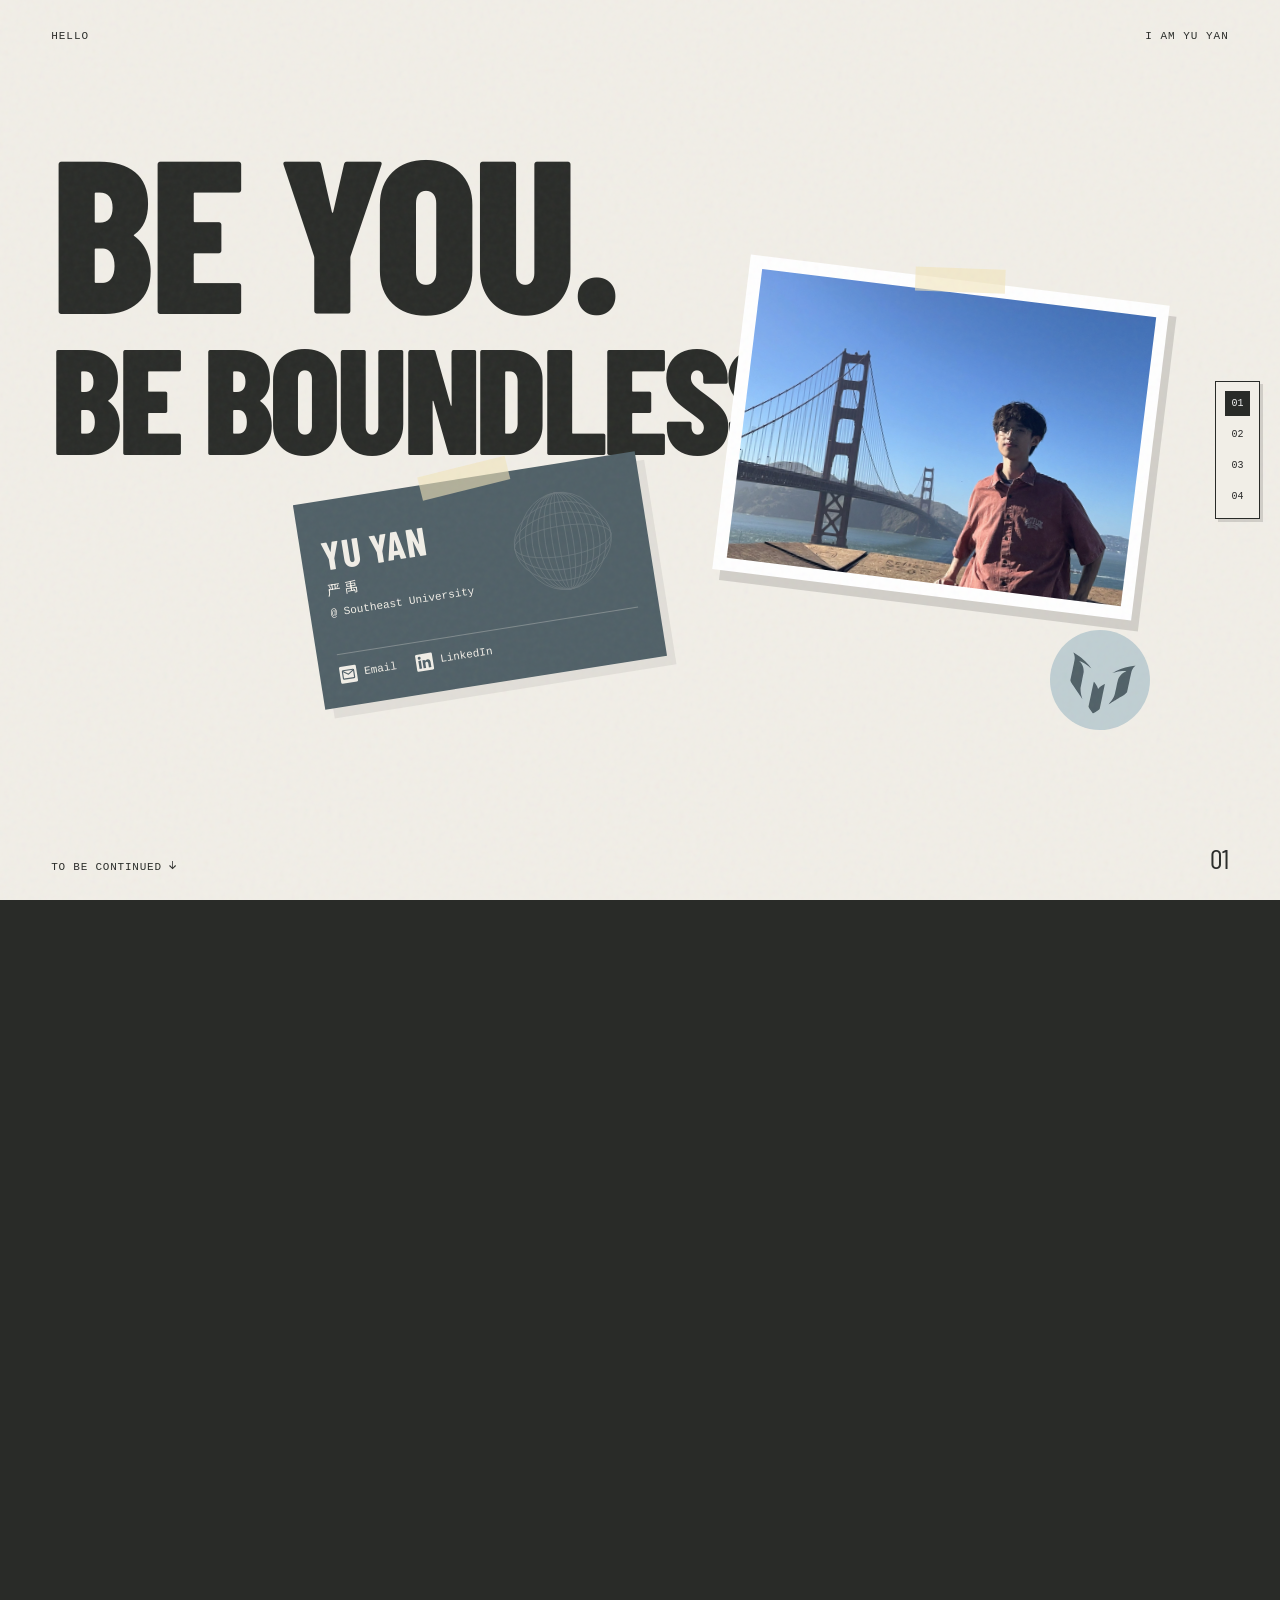
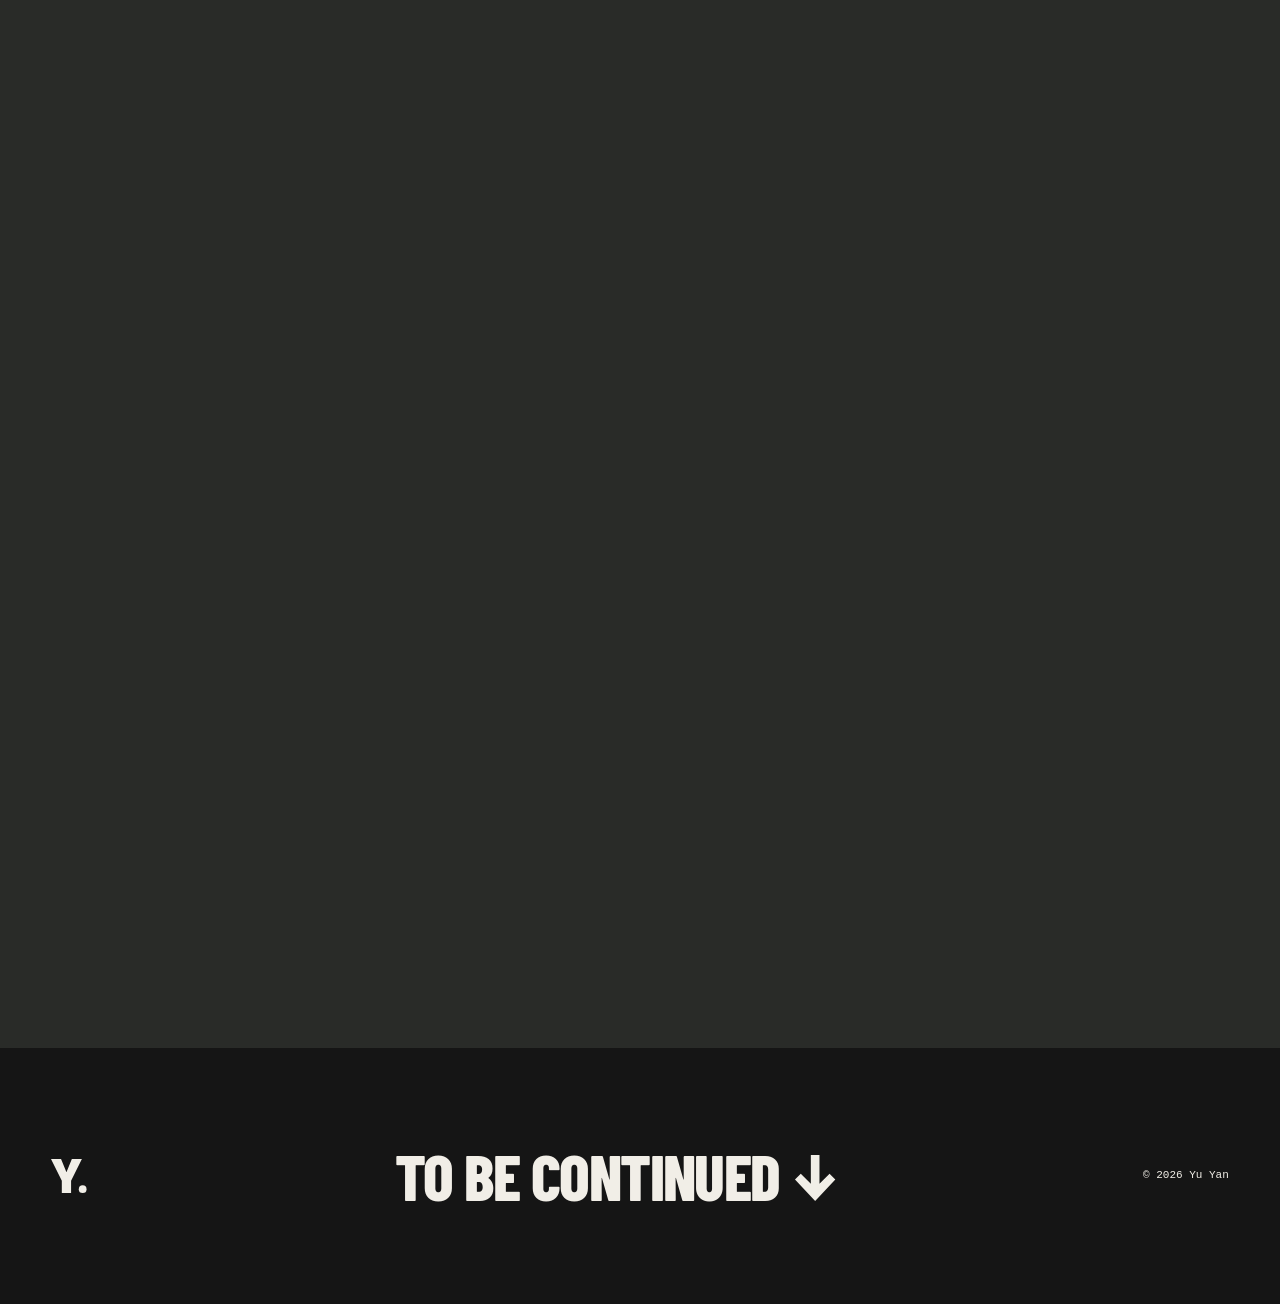
==== index.html @ 495345b0 "Simplify website title to Yu Yan" ====
<!doctype html>
<html lang="en">
<head>
<meta charset="UTF-8"><meta name="viewport" content="width=device-width,initial-scale=1">
<title>Yu Yan</title>
<meta name="description" content="Yu Yan — independent developer. Be you. Be boundless. I believe technology should respect our attention, invite discovery, and leave room for life beyond the screen.">
<meta name="theme-color" content="#f1eee7">
<link rel="canonical" href="https://missouryy.github.io/">
<meta property="og:url" content="https://missouryy.github.io/">
<meta property="og:type" content="website"><meta property="og:title" content="Yu Yan">
<meta property="og:description" content="Be you. Be boundless. Technology that respects attention, invites discovery, and leaves room for life beyond the screen.">
<meta property="og:image" content="https://missouryy.github.io/assets/homepage/og.png"><meta name="twitter:card" content="summary_large_image">
<link rel="icon" type="image/svg+xml" href="assets/homepage/favicon-editorial.svg?v=transparent"><link rel="icon" href="assets/homepage/favicon.ico?v=transparent"><link rel="icon" type="image/png" sizes="32x32" href="assets/homepage/favicon-32.png?v=transparent"><link rel="icon" type="image/png" sizes="16x16" href="assets/homepage/favicon-16.png?v=transparent"><link rel="apple-touch-icon" href="assets/homepage/apple-touch-icon.png?v=transparent">
<style>
@import url('https://fonts.googleapis.com/css2?family=Barlow+Condensed:wght@600;700;800;900&family=Noto+Sans+SC:wght@400;500;700;900&display=swap');
:root{--paper:#f1eee7;--ink:#292b28;--red:#cec3b7;--acid:#d1d3c3;--blue:#506067}
main{padding-top:54px;position:relative}.stage{position:sticky;top:54px;height:max(650px,calc(100svh - 54px));overflow:hidden;isolation:isolate}*{box-sizing:border-box}html{scroll-behavior:auto;scroll-padding-top:54px}body{margin:0;background:var(--ink);color:var(--ink);font-family:Arial,'Noto Sans SC',sans-serif}a{color:inherit;text-decoration:none}button{font:inherit;color:inherit}::selection{background:var(--acid);color:var(--ink)}
.bar{position:fixed;top:0;left:0;right:0;height:54px;background:var(--paper);z-index:50;display:flex;align-items:center;justify-content:space-between;padding:0 3vw;border-bottom:1px solid var(--ink);font-size:11px;letter-spacing:.06em}.brand{font-size:16px;font-weight:900;letter-spacing:-.04em}.bar nav{display:flex;gap:28px}.bar a:hover{text-decoration:underline;text-underline-offset:5px}.edition{font-family:monospace}.progress{position:absolute;bottom:-2px;left:0;background:var(--ink);height:3px;width:0}
.sheet{height:100%;position:absolute;inset:0;overflow:hidden;isolation:isolate;box-shadow:0 -12px 36px #0002;transform-origin:50% 0;will-change:transform;scroll-margin-top:0}.sheet:after{content:'';position:absolute;inset:0;pointer-events:none;z-index:20;opacity:.1;background-image:url("data:image/svg+xml,%3Csvg viewBox='0 0 180 180' xmlns='http://www.w3.org/2000/svg'%3E%3Cfilter id='n'%3E%3CfeTurbulence type='fractalNoise' baseFrequency='.85' numOctaves='3' stitchTiles='stitch'/%3E%3C/filter%3E%3Cpath fill='%23000' opacity='.45' filter='url(%23n)' d='M0 0h180v180H0z'/%3E%3C/svg%3E")}.sheet-inner{height:100%;position:relative;padding:28px 4vw 25px}.eyebrow{display:flex;justify-content:space-between;font-family:monospace;font-size:11px;letter-spacing:.09em}.condensed{font-family:'Barlow Condensed',Impact,'Arial Narrow',sans-serif;font-weight:800;letter-spacing:-.035em;line-height:.79}.chapter{font-family:monospace;font-size:11px;letter-spacing:.07em}.bottom{position:absolute;bottom:25px;left:4vw;right:4vw;display:flex;align-items:end;justify-content:space-between;font-size:11px}.bottom p{max-width:290px;line-height:1.8;margin:0}.scroll{display:flex;align-items:center;gap:16px;letter-spacing:.1em;font-family:monospace}.scroll span{font-size:25px}.chip{font-family:monospace;font-size:11px;padding:9px 13px;border:1px solid currentColor;display:inline-block;background:var(--paper)}.clip{transition:transform .35s ease,box-shadow .35s ease;cursor:grab}.clip:hover{transform:rotate(0deg) translateY(-9px)!important;box-shadow:9px 12px 0 #0002}.tape{position:absolute;width:90px;height:24px;background:#f2e4bb99;left:50%;top:-12px;transform:translateX(-50%) rotate(-5deg);z-index:2}.sticker{position:absolute;z-index:5}.scribble{font-family:Georgia,serif;font-style:italic}
.one{background:var(--paper)}.one h1{position:absolute;left:4vw;top:16%;font-size:clamp(115px,21vw,360px);margin:0;color:var(--ink);z-index:1}.one h1 span{display:block}.one h1 span:last-child{margin-left:17vw}.intro-note{position:absolute;right:4vw;top:14%;width:190px;font-size:12px;line-height:1.8}.intro-note:before{content:'↳';display:block;font-size:34px;line-height:1;margin-bottom:12px}.art-one{position:absolute;left:43%;top:26%;width:25%;height:47%;background:var(--blue);transform:rotate(-9deg);z-index:3;box-shadow:8px 10px 0 #0001;padding:16px;display:flex;flex-direction:column;justify-content:space-between;color:var(--paper)}.art-one svg{width:100%;height:80%;overflow:visible}.art-caption{display:flex;justify-content:space-between;font:10px monospace;letter-spacing:.1em}.round-sticker{background:var(--acid);border-radius:50%;width:112px;height:112px;display:flex;align-items:center;justify-content:center;text-align:center;line-height:1.2;font-size:20px;font-weight:900;right:20%;top:59%;transform:rotate(12deg)}.red-note{left:9%;top:69%;font-size:21px;transform:rotate(-7deg);border-bottom:2px solid var(--ink);padding-bottom:4px}.vertical{position:absolute;right:16px;top:47%;writing-mode:vertical-rl;font:10px monospace;letter-spacing:.1em}.number{font-family:'Barlow Condensed',Impact,sans-serif;font-size:28px}
.two{background:var(--red)}.two h2{font-size:clamp(120px,20vw,340px);margin:7vh 0 0;position:relative;z-index:1}.two h2 span{display:block}.two h2 span:last-child{margin-left:30%}.two .brief{position:absolute;top:19%;right:5%;width:210px;line-height:1.8;font-size:12px}.art-two{background:var(--paper);width:24%;height:49%;position:absolute;left:37%;top:24%;transform:rotate(10deg);z-index:3;padding:17px;box-shadow:8px 10px 0 #0002}.art-two .graphic{height:86%;background:var(--ink);position:relative;overflow:hidden;display:grid;place-items:center}.ripple{width:140%;aspect-ratio:1;border-radius:50%;background:repeating-radial-gradient(circle at 50%,var(--acid) 0 3px,var(--ink) 4px 12px);transform:scaleY(.78) rotate(-35deg)}.art-two .art-caption{padding-top:12px}.ticket{position:absolute;left:16%;top:58%;width:180px;padding:19px;background:var(--acid);transform:rotate(-12deg);z-index:4;border-left:7px dotted var(--red)}.ticket strong{display:block;font-size:29px;line-height:1}.ticket small{font:10px monospace;display:block;margin-top:14px}.two .tiny-star{right:15%;top:61%;font-size:100px;line-height:1;transform:rotate(10deg)}.two .bottom{border-top:1px solid #2226;padding-top:17px}
.three{background:var(--acid)}.three h2{font-size:clamp(130px,22vw,370px);position:absolute;left:4vw;top:14%;margin:0;z-index:1}.three h2 span{display:block}.three h2 span:last-child{margin-left:24vw}.art-three{width:25%;height:48%;position:absolute;left:37%;top:28%;z-index:3;transform:rotate(-7deg);background:var(--paper);padding:15px;box-shadow:9px 12px 0 #0002}.art-three .checker{height:87%;position:relative;overflow:hidden;background:repeating-conic-gradient(var(--blue) 0 25%,var(--paper) 0 50%) 0 0/52px 52px}.checker:after{content:'';position:absolute;inset:15%;border-radius:50%;background:var(--red);mix-blend-mode:multiply}.art-three .art-caption{padding-top:12px}.caption-strip{position:absolute;left:8%;top:66%;background:var(--blue);color:var(--paper);padding:12px 20px;transform:rotate(5deg);font-size:20px;z-index:4}.three .annotation{position:absolute;right:7%;top:37%;font-size:24px;line-height:1.2;transform:rotate(7deg)}.three .annotation span{font-size:55px;display:block}.three .bottom{border-top:1px solid #2225;padding-top:17px}.three .corner{position:absolute;right:6%;top:17%;font:11px monospace;line-height:1.6;max-width:150px}
.four{background:var(--blue);color:var(--paper)}.four h2{font-size:clamp(110px,19vw,320px);margin:11vh 0 0}.four h2 span{display:block}.four h2 span:last-child{margin-left:19vw}.four .mail{position:absolute;left:41%;top:46%;background:var(--acid);color:var(--ink);padding:28px 40px;transform:rotate(-9deg);font-weight:900;font-size:clamp(25px,4vw,60px);z-index:4;box-shadow:8px 10px 0 #1113;cursor:pointer;border:0}.four .about{position:absolute;top:19%;right:6%;font-size:12px;width:200px;line-height:1.8}.four .bottom{border-top:1px solid #eee6;padding-top:17px}.back{background:none;color:inherit;border:1px solid currentColor;border-radius:50%;width:52px;height:52px;font-size:23px;cursor:pointer}.back:hover{background:var(--paper);color:var(--blue)}.endnote{height:22vh;min-height:150px;background:var(--ink);color:var(--paper);display:flex;align-items:center;justify-content:space-between;padding:4vw;position:relative;z-index:10;font:11px monospace;line-height:1.8}.endnote strong{font-size:25px}.index{position:fixed;right:20px;bottom:22px;z-index:40;display:flex;gap:6px;padding:9px;background:var(--paper);border:1px solid var(--ink);box-shadow:3px 3px 0 #0002}.index a{width:25px;height:25px;display:grid;place-items:center;font:10px monospace}.index a[aria-current=true]{background:var(--ink);color:var(--paper)}.sr{position:absolute;width:1px;height:1px;overflow:hidden;clip-path:inset(50%)}
@media(min-width:1600px){.stage{height:max(780px,calc(100svh - 54px))}.intro-note,.two .brief,.four .about{font-size:15px;width:250px}.bottom p{font-size:13px;max-width:360px}}
@media(max-width:700px){.bar{padding:0 20px}.bar nav{gap:15px}.edition{display:none}.stage{height:max(640px,calc(100svh - 54px))}.sheet-inner{padding:24px}.eyebrow{font-size:9px}.one h1{top:22%;left:5%;font-size:25vw}.one h1 span:last-child{margin-left:5vw}.intro-note{top:10%;right:6%;width:160px;font-size:10px}.intro-note:before{display:none}.art-one{left:35%;top:34%;width:43%;height:35%;padding:12px}.round-sticker{right:9%;top:63%;width:80px;height:80px;font-size:15px}.red-note{left:7%;top:71%;font-size:16px}.bottom{left:6%;right:6%;bottom:25px;gap:20px}.bottom p{max-width:210px;font-size:10px}.scroll{font-size:9px;gap:8px}.two h2{font-size:28vw;margin-top:15vh}.two h2 span:last-child{margin-left:12%}.two .brief{top:10%;right:6%;font-size:10px;width:150px}.art-two{left:36%;top:34%;width:43%;height:37%;padding:12px}.ticket{left:6%;top:60%;width:135px;padding:15px}.ticket strong{font-size:23px}.two .tiny-star{font-size:70px;right:7%;top:70%}.three h2{top:22%;font-size:30vw}.three h2 span:last-child{margin-left:4vw}.art-three{left:32%;top:36%;width:45%;height:35%;padding:12px}.three .corner{top:10%;right:6%;font-size:10px;width:125px}.caption-strip{top:68%;font-size:14px;left:7%}.three .annotation{top:77%;right:10%;font-size:16px}.three .annotation span{display:none}.four h2{font-size:23vw;margin-top:20vh}.four h2 span:last-child{margin-left:2vw}.four .about{top:10%;right:6%;width:160px;font-size:10px}.four .mail{left:15%;top:55%;font-size:8vw;padding:25px}.index{right:12px;bottom:12px;gap:1px;padding:4px}.index a{width:21px;height:21px}.endnote{padding:24px;gap:30px;font-size:9px}.endnote strong{font-size:20px}.vertical{display:none}.number{font-size:23px}}
@media(prefers-reduced-motion:reduce){html{scroll-behavior:auto}.clip{transition:none}.sheet{will-change:auto}}

/* Personal portfolio content, composed around the retained collage geometry. */
@font-face{font-family:Macintosh;src:url('assets/homepage/fonts/macintosh-skeletal-filled.woff2') format('woff2');font-display:swap}
.skip-link{position:fixed;top:-80px;left:16px;z-index:100;background:var(--ink);color:var(--paper);padding:12px}.skip-link:focus{top:8px}
a:focus-visible,button:focus-visible{outline:2px solid currentColor;outline-offset:5px}
.bar .brand{letter-spacing:-.02em}.bar nav{gap:22px}.bar .edition{letter-spacing:.06em}.eyebrow{gap:20px;line-height:1.5}.art-caption{line-height:1.4}.clip{cursor:default}.clip a{cursor:pointer}
.one h1{top:15%;font-size:clamp(100px,17vw,290px);line-height:.85;letter-spacing:-.025em}.one h1 span:last-child{margin-left:0;font-size:.69em;margin-top:.08em}
.one .intro-note{top:11%;right:4vw;width:210px;line-height:1.65;font-size:12px}.one .intro-note:before{display:none}.one .intro-note strong{display:block;font-size:23px;letter-spacing:-.05em;margin-bottom:9px}.one .intro-note .han{font-weight:400;font-size:16px;letter-spacing:.05em}.hero-portrait{position:absolute;left:58%;top:34%;width:25%;height:49%;padding:12px 12px 34px;background:var(--paper);box-shadow:8px 10px 0 #0002;transform:rotate(7deg);z-index:4}.hero-portrait img{width:100%;height:100%;display:block;object-fit:cover;object-position:center 70%;filter:saturate(.58)}.portrait-label{display:flex;justify-content:space-between;font:10px monospace;margin-top:10px;letter-spacing:.04em}.one .art-one{left:36%;top:48%;width:19%;height:31%;padding:13px;transform:rotate(-9deg)}.one .round-sticker{left:77%;right:auto;top:68%;width:100px;height:100px;font-size:19px}.one .red-note{top:63%;left:6%;font-size:25px}.one .bottom p{max-width:none}.one .bottom .contact-inline{display:flex;gap:22px;font:11px monospace;align-items:center}.contact-inline a:hover{text-decoration:underline}.one .vertical{top:42%}
.project-heading{margin:0!important;position:absolute!important;left:4vw;top:15%;z-index:1!important;line-height:.8}.two h2.project-heading{font-size:clamp(115px,17vw,290px)}.two h2.project-heading span:last-child{margin-left:13vw}.three h2.project-heading{font-size:clamp(145px,23vw,380px);top:20%}.three h2.project-heading span:last-child{margin-left:0}
.project-copy{position:absolute;left:4vw;bottom:112px;width:30%;font-size:clamp(12px,1.05vw,16px);line-height:1.65;z-index:7}.project-copy .lede{font-size:clamp(15px,1.35vw,20px);line-height:1.45;font-weight:500;margin:0 0 16px}.project-copy .detail{margin:0;opacity:.85}.project-meta{font:11px monospace;letter-spacing:.03em;display:flex;justify-content:space-between;gap:15px;margin-bottom:18px}.project-copy .external{display:inline-block;margin-top:18px;font:11px monospace;border-bottom:1px solid;padding-bottom:5px}
.two .art-two{left:40%;top:41%;width:21%;height:35%}.two .ticket{left:65%;top:18%;width:175px;padding:17px;transform:rotate(8deg)}.ticket strong{font-size:27px}.ticket small{line-height:1.6}.two .tiny-star{right:8%;top:62%;font-size:85px}.app-cutout{position:absolute;right:10%;top:40%;z-index:5;width:18%;transform:rotate(-10deg)}.app-cutout img{display:block;width:100%;height:auto}.app-dark{position:absolute;right:21%;top:57%;width:10%;z-index:6;transform:rotate(12deg)}.app-dark img{display:block;width:100%;height:auto}.project-link-art{display:block}.project-link-art:hover img{transform:translateY(-4px);transition:transform .25s}
.two .bottom,.three .bottom{align-items:center;bottom:24px;min-height:60px}.two .bottom .number,.three .bottom .number{margin-left:auto}.award-link{display:block;width:clamp(170px,18vw,270px);flex-shrink:0}.winner-badge{display:block;width:100%;aspect-ratio:1650/473;background:var(--ink);mask:url('assets/homepage/winner-badge.png') center/118% auto no-repeat;-webkit-mask:url('assets/homepage/winner-badge.png') center/118% auto no-repeat}.store-link{display:inline-flex;align-items:center;margin-left:20px}.store-link img{height:38px;width:auto;display:block}.project-actions{display:flex;gap:22px;align-items:center}.project-actions>a:not(.store-link){font:11px monospace;border-bottom:1px solid;padding-bottom:5px}
.three .art-three{left:39%;top:43%;width:23%;height:34%}.three .caption-strip{top:67%;left:52%;font-size:16px;z-index:7;white-space:nowrap}.three .annotation{right:7%;top:17%;font-size:24px}.three .annotation span{font-size:45px}.three .app-cutout{right:10%;top:34%;transform:rotate(9deg)}.three .app-dark{right:7%;top:59%;transform:rotate(-12deg)}
.four h2{font-size:clamp(110px,17vw,290px);margin-top:12vh;line-height:.8}.four h2 span:last-child{margin-left:12vw;font-size:.85em;margin-top:.08em}.four .about{top:12%;right:5%;width:225px}.four .about strong{display:block;font-size:15px;margin-bottom:8px}.four .mail{left:48%;top:49%;font-size:clamp(23px,3vw,48px);padding:25px 35px;cursor:pointer}.manifesto{position:absolute;left:4vw;bottom:17%;max-width:42%;font-size:clamp(17px,1.9vw,28px);line-height:1.5;letter-spacing:-.025em;z-index:5}.social-links{display:flex;gap:16px;align-items:center}.social-icon{display:inline-flex;width:38px;height:38px;align-items:center;justify-content:center}.social-icon svg{width:29px;height:29px}.social-links .email-icon g{stroke:var(--blue)}.social-links .text-link{font:11px monospace;letter-spacing:.02em}.four .bottom{align-items:center}.four .bottom p{font:11px monospace;max-width:none}.endnote strong{font-size:25px}.endnote .footer-links{display:flex;gap:24px}
@media(min-width:1600px){.one .intro-note{font-size:14px;width:250px}.project-copy{bottom:135px}.two .ticket{width:210px}.four .about{font-size:14px;width:260px}.one .round-sticker{width:125px;height:125px;font-size:23px}}
@media(max-width:1000px) and (min-width:701px){.project-copy{width:34%;font-size:11px}.project-copy .lede{font-size:14px}.two h2.project-heading{font-size:17vw}.two .ticket{width:140px;padding:13px}.ticket strong{font-size:22px}.ticket small{font-size:9px}.one .intro-note{width:180px;font-size:11px}.four .about{width:190px;font-size:11px}.manifesto{font-size:19px}.two .bottom{gap:10px}.store-link{margin-left:0}.project-actions{gap:12px}}
@media(max-width:700px){
.bar{padding:0 16px}.bar .brand{font-size:17px}.bar nav{gap:12px;font-size:10px}.bar nav a:last-child{display:none}.eyebrow{font-size:8px;gap:12px}.eyebrow span:last-child{text-align:right;max-width:48%}.one h1{top:14%;left:6%;font-size:25vw}.one h1 span:last-child{font-size:.64em;margin-left:0;margin-top:.14em}.one .intro-note{top:45%;left:6%;right:auto;width:34%;font-size:10px;line-height:1.6}.one .intro-note strong{font-size:18px;line-height:1.4}.one .intro-note .han{font-size:13px;display:block;margin-top:3px}.hero-portrait{top:46%;left:46%;width:44%;height:30%;padding:8px 8px 25px}.portrait-label{font-size:8px;margin-top:7px}.one .art-one{left:13%;top:64%;width:27%;height:18%;padding:10px}.one .art-one .art-caption{font-size:7px}.one .round-sticker{left:74%;top:75%;width:66px;height:66px;font-size:13px}.one .red-note{top:84%;left:7%;font-size:17px}.one .bottom{bottom:20px;align-items:center}.one .bottom .contact-inline{gap:12px;font-size:9px;position:absolute;right:0;bottom:33px}.one .bottom .scroll{font-size:8px}.one .bottom .number{display:none}
.two h2.project-heading{top:17%;font-size:26vw}.two h2.project-heading span:last-child{margin-left:7vw}.three h2.project-heading{top:20%;font-size:29vw}.project-copy{left:6%;bottom:104px;width:60%;font-size:11px;line-height:1.55}.project-copy .lede{font-size:13px;line-height:1.45;margin-bottom:12px}.project-copy .detail{font-size:11px}.project-meta{font-size:8px;gap:8px;margin-bottom:12px}.project-copy .external{font-size:9px;margin-top:12px}.two .art-two{left:72%;top:52%;width:23%;height:23%;padding:8px}.art-two .art-caption{font-size:6px;padding-top:6px}.two .ticket{left:auto;right:7%;top:12%;width:120px;padding:10px;border-left-width:5px;transform:rotate(7deg)}.ticket strong{font-size:18px}.ticket small{font-size:7px;margin-top:7px}.two .app-cutout{top:36%;right:11%;width:25%}.two .app-dark{right:5%;top:47%;width:15%}.two .tiny-star{font-size:40px;right:10%;top:79%}.two .bottom,.three .bottom{bottom:43px;min-height:55px;gap:8px}.award-link{width:145px}.store-link{margin-left:0}.store-link img{height:29px}.two .bottom .number{font-size:18px}.project-actions{gap:8px}.project-actions>a:not(.store-link){font-size:8px}.three .app-cutout{top:38%;right:9%;width:26%}.three .app-dark{right:5%;top:51%;width:15%}.three .art-three{left:73%;top:58%;width:21%;height:18%;padding:7px}.art-three .art-caption{font-size:6px;padding-top:5px}.three .caption-strip{top:84%;left:54%;font-size:8px;padding:8px;white-space:normal;max-width:45%}.three .annotation{top:11%;right:8%;font-size:16px}.three .annotation span{display:none}.three .bottom .chapter{font-size:9px}.three .bottom .number{font-size:20px}
.four h2{font-size:27vw;margin-top:16vh}.four h2 span:last-child{font-size:.68em;margin-left:0;white-space:nowrap}.four .about{top:10%;right:6%;width:auto;font-size:10px}.four .about strong{font-size:11px;margin:0}.four .about p{display:none}.manifesto{left:6%;bottom:25%;max-width:84%;font-size:16px;line-height:1.55}.four .mail{left:13%;top:49%;padding:20px 24px;font-size:24px}.four .bottom{bottom:43px}.four .bottom p{font-size:9px}.social-links{gap:9px}.social-icon{width:30px;height:30px}.social-icon svg{width:24px;height:24px}.social-links .text-link{display:none}.endnote{font-size:8px}.endnote .footer-links{gap:12px}.index{bottom:8px}
}

/* Personal calling card and quieter cover navigation. */
.one .business-card{left:29%;top:48%;width:23%;height:32%;min-height:215px;padding:22px;overflow:visible;isolation:isolate}
.business-card .card-orbit{position:absolute;width:44%;height:65%;right:0;top:12%;opacity:.16;z-index:-1;pointer-events:none}
.card-top{display:flex;justify-content:space-between;font:8px monospace;letter-spacing:.12em}
.card-identity{margin:auto 0}.card-identity strong{display:block;font:700 clamp(26px,3.2vw,56px)/1 'Barlow Condensed',sans-serif;letter-spacing:.02em}
.card-identity>span{display:block;font-size:16px;letter-spacing:.22em;margin-top:8px}.card-identity p{font:10px monospace;margin:12px 0 0}
.card-links{display:flex;gap:20px;border-top:1px solid #f1eee74a;padding-top:13px}
.card-links a{display:flex;align-items:center;gap:7px;font:10px monospace;padding:3px 0}
.business-card .card-links svg{width:17px;height:17px;flex:none}
.card-links a:hover{opacity:.65}.card-links a:focus-visible{outline:2px solid currentColor;outline-offset:5px}
.one .hero-portrait{padding:12px;background:#fff}.one .hero-portrait img{filter:none}
.index{top:50%;bottom:auto;right:20px;transform:translateY(-50%);flex-direction:column}
@media(max-width:700px){
.one .business-card{left:4%;top:51%;width:40%;height:30%;min-height:190px;padding:15px;z-index:5}
.one .hero-portrait{padding:8px}.card-top{font-size:6px;letter-spacing:.05em}.card-identity strong{font-size:32px}.card-identity>span{font-size:14px;margin-top:5px}
.card-identity p{font-size:8px;line-height:1.5;max-width:120px;margin-top:8px}
.card-links{gap:12px;padding-top:9px}.card-links a{font-size:8px;gap:5px}.business-card .card-links svg{width:15px;height:15px}
.index{right:8px;top:50%;bottom:auto;gap:4px;padding:5px}.index a{width:27px;height:27px}
}

.one .round-sticker img{width:64%;height:64%;object-fit:contain;display:block;transform:translateY(10%)}

/* Fixed landscape proportions across viewport sizes. */
.one .business-card{height:auto;min-height:0;aspect-ratio:5/3;padding:clamp(14px,1.6vw,26px)}
.card-identity{margin:0 0 auto}.card-identity strong{font-size:clamp(25px,3.1vw,54px)}
.card-identity>span{margin-top:5px;font-size:14px}.card-identity p{margin-top:8px}
.card-links{padding-top:9px}.one .hero-portrait{height:auto;aspect-ratio:4/3}
.one .hero-portrait img{position:absolute;inset:12px;width:calc(100% - 24px);height:calc(100% - 24px);object-fit:cover}
@media(max-width:700px){
.one .hero-portrait img{inset:8px;width:calc(100% - 16px);height:calc(100% - 16px)}
.one .business-card{width:43%;padding:12px;top:54%}
.card-identity strong{font-size:clamp(20px,4.9vw,32px)}.card-identity>span{font-size:11px;margin-top:3px}
.card-identity p{font-size:7px;margin-top:5px;max-width:none}.card-links{padding-top:6px;gap:10px}
.card-links a{font-size:7px}.business-card .card-links svg{width:13px;height:13px}
}

.one .business-card{display:grid;grid-template-columns:58% 42%;grid-template-rows:minmax(0,1fr) auto;padding-top:0}
.business-card .card-identity{grid-column:1;grid-row:1;align-self:center;margin:0}
.business-card .card-orbit{position:static;grid-column:2;grid-row:1;align-self:center;justify-self:center;width:100%;height:85%;max-height:100%;z-index:0}
.business-card .card-links{grid-column:1/-1;grid-row:2}

@media(min-width:1001px){
.one .business-card{width:27%;left:27%;top:53%}
.one .hero-portrait{width:30%;left:59%;top:32%}
.one .round-sticker{left:82%;top:70%}
}

/* Personal chapters: field notes, applications, and research. */
.event-page .section-title,.apps-page .section-title,.experience-page .section-title{position:absolute;left:4vw;top:11%;margin:0;font-size:clamp(90px,15vw,250px);line-height:.85;z-index:1}
.event-copy{position:absolute;left:5%;top:37%;width:25%;max-width:390px;line-height:1.6;font-size:clamp(12px,1.05vw,17px)}.event-copy h3{font-size:clamp(23px,2.4vw,38px);line-height:1.1;margin:0 0 20px;letter-spacing:-.04em}.event-copy p{margin:0 0 14px}
.event-photo{position:absolute;margin:0;width:21%;background:var(--paper);padding:9px 9px 26px;box-shadow:8px 10px #0002;z-index:3}.event-photo img{width:100%;height:auto;display:block;aspect-ratio:3/4;object-fit:cover}.event-photo figcaption{font:8px monospace;letter-spacing:.08em;position:absolute;bottom:9px;left:10px}.photo-a{left:43%;top:31%;transform:rotate(-7deg)}.photo-b{left:68%;top:20%;transform:rotate(7deg)}
.event-badge{position:absolute;left:33%;top:54%;width:13%;max-width:220px;aspect-ratio:3/4.5;border-radius:14px;background:#ede9e9;box-shadow:6px 8px #0002;transform:rotate(-12deg);z-index:6;display:flex;flex-direction:column;color:#292d35}.badge-clip{position:absolute;width:29%;height:27px;top:-18px;left:35%;border:2px solid #f6f6f6a0;background:#bcc3c669;box-shadow:inset 2px 2px #fff8;border-radius:5px}.badge-top{height:43%;padding:21% 10% 7%;display:flex;flex-direction:column;justify-content:space-between}.badge-top strong{font-size:clamp(18px,2.6vw,40px)}.badge-top span{font-size:clamp(6px,.8vw,12px)}.badge-bottom{flex:1;background:#2a303b;color:#ece9ef;border-radius:0 0 14px 14px;position:relative;padding:8% 10%}.badge-bottom strong{font:500 clamp(30px,4.6vw,72px)/.77 Arial;letter-spacing:-.09em}.badge-bottom>span{position:absolute;right:10%;bottom:15%;font-size:26px}.two .event-star{left:87%;right:auto;top:74%;font-size:65px}
.apps-grid{position:absolute;top:35%;left:8%;right:10%;bottom:12%;display:grid;grid-template-columns:1fr 1fr;gap:7%;z-index:3}.app-paper{position:relative;background:var(--paper);padding:clamp(18px,2.2vw,36px);box-shadow:8px 10px #0002;display:flex;flex-direction:column;min-height:0}.pixel-paper{transform:rotate(-3deg)}.shred-paper{transform:rotate(3deg)}.app-top{display:flex;align-items:center;justify-content:space-between;font:10px/1.7 monospace}.app-top img{width:65px;height:65px;border-radius:16px}.app-paper h3{font:700 clamp(26px,3vw,48px)/1 'Barlow Condensed';margin:15px 0 8px}.app-paper p{font-size:clamp(11px,1vw,16px);line-height:1.5;margin:0 0 10px}.app-paper .app-lede{font-weight:700}.app-paper .tech-line{font:9px/1.5 monospace;opacity:.65}.app-cta{display:flex;gap:22px;margin-top:auto;padding-top:10px;font:11px monospace}.app-cta a{border-bottom:1px solid;padding-bottom:4px}.app-award{position:absolute;right:-14px;bottom:-21px;background:var(--blue);color:var(--paper);padding:12px 18px;font:8px/1.5 monospace;transform:rotate(5deg)}.mini-checker{position:absolute;width:57px;height:57px;right:-18px;bottom:-19px;background:repeating-conic-gradient(var(--blue) 0 25%,var(--paper) 0 50%) 0 0/18px 18px;transform:rotate(-9deg)}
.experience-page .section-title{font-size:clamp(70px,10vw,170px);top:10%;line-height:.85}.experience-grid{position:absolute;left:31%;right:8%;top:23%;bottom:16%;display:grid;grid-template-columns:1fr 1fr;gap:5%;z-index:3}.experience-card{background:var(--paper);color:var(--ink);padding:clamp(16px,2vw,32px);box-shadow:8px 10px #0002;display:flex;flex-direction:column}.experience-card:first-child{transform:rotate(-2deg)}.experience-card:last-child{transform:rotate(2deg)}.experience-meta{display:flex;flex-direction:column;gap:7px;font:9px monospace;letter-spacing:.04em}.experience-card h3{font:700 clamp(28px,3.2vw,50px)/.95 'Barlow Condensed';margin:22px 0 10px}.experience-card .role{font-size:10px;opacity:.7;min-height:30px}.experience-card h4{font-size:14px;line-height:1.3;margin:10px 0}.experience-card p{font-size:clamp(11px,.95vw,15px);line-height:1.5;margin:0 0 12px}.result{display:flex;flex-direction:column;gap:8px;border-top:1px solid #292b2830;margin-top:auto;padding-top:12px}.result strong{font:700 clamp(38px,4.5vw,70px)/1 'Barlow Condensed'}.result span{font:9px/1.5 monospace}.experience-page .bottom{border:0}
@media(max-width:1000px){.event-copy{font-size:12px}.experience-grid{left:6%;top:33%;right:10%;bottom:13%}.experience-page .section-title{font-size:12vw;top:10%}.experience-page .section-title br{display:none}.experience-card h3{margin:12px 0 8px}.app-top img{width:48px;height:48px}.app-paper h3{margin-top:12px}.app-paper p{font-size:12px}.apps-grid{top:30%;gap:5%}}
@media(max-width:700px){.event-page .section-title,.apps-page .section-title{font-size:18vw;top:12%}.event-copy{left:6%;top:26%;width:84%;max-width:none;font-size:11px;line-height:1.45}.event-copy h3{font-size:21px;margin-bottom:10px}.event-copy h3 br{display:none}.event-copy p{margin-bottom:8px}.event-copy p:last-child{display:none}.event-photo{width:33%;padding:6px 6px 20px}.photo-a{left:15%;top:48%}.photo-b{left:53%;top:42%}.event-photo figcaption{font-size:6px;bottom:7px;left:7px}.event-badge{width:24%;left:7%;top:66%;border-radius:9px}.badge-top strong{font-size:23px}.badge-top span{font-size:6px}.badge-bottom strong{font-size:37px}.badge-bottom>span{font-size:17px}.two .event-star{left:80%;top:76%;font-size:38px}.badge-clip{height:19px;top:-12px}
.apps-grid{left:6%;right:13%;top:25%;bottom:10%;grid-template-columns:1fr;grid-template-rows:1fr 1fr;gap:20px}.app-paper{padding:14px 17px;display:block}.pixel-paper{transform:rotate(-2deg)}.shred-paper{transform:rotate(2deg)}.app-top{float:right;margin-left:10px}.app-top span{display:none}.app-top img{width:42px;height:42px;border-radius:10px}.app-paper h3{font-size:25px;margin:0 0 7px}.app-paper p{font-size:10px;line-height:1.4;margin-bottom:6px}.app-paper .tech-line{font-size:7px;margin-bottom:0}.app-cta{padding-top:7px;font-size:9px;gap:15px}.app-award{font-size:6px;padding:5px 8px;bottom:-10px;right:-10px}.mini-checker{width:35px;height:35px;bottom:-12px;right:-9px}
.experience-page .section-title{font-size:14vw;top:12%}.experience-grid{left:6%;right:13%;top:26%;bottom:12%;grid-template-columns:1fr;grid-template-rows:1fr 1fr;gap:18px}.experience-card{padding:13px 15px;position:relative;display:block}.experience-meta{font-size:7px;flex-direction:row;justify-content:space-between}.experience-card h3{font-size:25px;margin:9px 0 4px}.experience-card .role{font-size:8px;min-height:0;margin-bottom:7px;max-width:70%}.experience-card h4{font-size:10px;margin:5px 0}.experience-card p{font-size:9px;line-height:1.4;margin-bottom:6px;max-width:75%}.experience-card p:nth-of-type(3){display:none}.result{position:absolute;right:12px;bottom:12px;width:21%;border:0;padding:0;gap:3px}.result strong{font-size:28px}.result span{font-size:6px;line-height:1.3}.experience-page .bottom .chapter{display:none}.experience-page .back{width:34px;height:34px;font-size:18px}.bar nav a:last-child{display:inline}.bar nav{gap:10px;font-size:9px}
}

@media(min-width:1001px){.experience-card h3{font-size:clamp(28px,3vw,44px);margin:12px 0 8px}.experience-card p{font-size:clamp(11px,.85vw,14px);line-height:1.45;margin-bottom:10px}.experience-card .role{min-height:0;font-size:9px}.experience-card h4{font-size:12px;margin:8px 0}.result strong{font-size:clamp(36px,3.4vw,54px)}.experience-grid{top:27%;bottom:16%}}

@media(max-width:700px){.experience-page .section-title{font-size:13vw}.experience-card p{font-size:11px;max-width:74%}.experience-card .role{font-size:9px}.experience-card h4{font-size:11px}.result span{font-size:7px}.app-paper p{font-size:12px}.app-paper .tech-line{font-size:8px}.app-cta{font-size:10px}.event-copy{font-size:12px}}
.badge-lettering{display:block;width:73%;height:auto;overflow:visible}.badge-bottom .badge-apple{font-family:-apple-system,BlinkMacSystemFont,Arial,sans-serif;font-size:clamp(19px,2.2vw,33px);right:8%;bottom:12%;line-height:1}
@media(max-width:700px){.event-badge{top:60%;width:22%;max-width:140px}}

/* Poster first: oversized type behind unchanged geometric artwork. */
.event-page .section-title{font-size:29vw;left:2%;top:12%;letter-spacing:-.055em;white-space:nowrap}
.event-award{position:absolute;left:6%;top:64%;font:10px/1.6 monospace;z-index:4}.event-award strong{display:block;font:800 6vw/.95 'Barlow Condensed';margin:7px 0}.event-award span{font-size:9px}
.event-photo.photo-a{width:24%;left:39%;top:36%}.event-photo.photo-b{width:24%;left:66%;top:23%}.event-badge{left:29%;top:48%;width:14%;z-index:6}
.apps-page .section-title{font-size:27vw;line-height:.78;left:3%;top:12%;letter-spacing:-.035em}
.apps-page .app-geometry{width:25%;height:49%;z-index:3}
.apps-page .geometry-pixel{left:25%;top:29%;transform:rotate(10deg);padding:17px}
.apps-page .geometry-shred{left:61%;top:34%;transform:rotate(-7deg);padding:15px}
.app-stamp{position:absolute;z-index:5;width:9%;display:block}.app-stamp img{width:100%;height:auto;display:block}.stamp-pixel{left:17%;top:46%;transform:rotate(-12deg)}.stamp-shred{left:80%;top:25%;transform:rotate(12deg)}
.app-label{position:absolute;z-index:6;background:var(--blue);color:var(--paper);padding:14px 20px;min-width:180px;box-shadow:5px 6px #0001}.app-label strong{font:700 clamp(25px,3vw,48px)/1 'Barlow Condensed';display:block}.app-label>span{display:block;font:8px monospace;letter-spacing:.08em;margin:8px 0 12px}.app-label div{display:flex;gap:20px;font:10px monospace}.app-label a{border-bottom:1px solid #f1eee770;padding-bottom:3px}.label-pixel{left:16%;top:70%;transform:rotate(-5deg)}.label-shred{left:64%;top:74%;transform:rotate(4deg)}
.experience-page .section-title{font-size:22vw;line-height:.78;top:11%;left:2%}
.experience-grid{top:48%;left:29%;right:10%;bottom:10%;gap:6%}
.experience-card{padding:20px}.experience-card p:not(.role),.experience-card h4{display:none}.experience-card .role{min-height:0}.experience-card h3{font-size:3.3vw;margin:12px 0 8px}.experience-card .result{padding-top:10px}.experience-card:first-child{transform:rotate(-6deg)}.experience-card:last-child{transform:rotate(5deg)}
@media(max-width:700px){
.event-page .section-title{font-size:31vw;top:18%;left:1%}
.event-photo.photo-a{width:36%;left:22%;top:43%}.event-photo.photo-b{width:34%;left:58%;top:35%}
.event-badge{width:24%;left:9%;top:57%;max-width:145px}.event-award{left:55%;top:76%;font-size:7px}.event-award strong{font-size:11vw}.event-award span{font-size:6px}
.apps-page .section-title{font-size:38vw;left:2%;top:15%;line-height:.85}
.apps-page .app-geometry{width:41%;height:31%}.apps-page .geometry-pixel{left:12%;top:37%;padding:10px}.apps-page .geometry-shred{left:51%;top:49%;padding:10px}
.app-stamp{width:17%}.stamp-pixel{left:5%;top:37%}.stamp-shred{left:77%;top:46%}.app-label{padding:10px 12px;min-width:0}.app-label strong{font-size:25px}.app-label>span{font-size:6px;margin:5px 0 8px}.app-label div{font-size:8px;gap:12px}.label-pixel{left:6%;top:65%}.label-shred{left:54%;top:79%}
.experience-page .section-title{font-size:25vw;top:17%;line-height:.85}.experience-page .section-title br{display:block}.experience-grid{left:9%;right:13%;top:46%;bottom:12%;gap:20px}.experience-card{padding:12px 16px}.experience-card h3{font-size:27px;margin:7px 0}.experience-card .role{font-size:8px;max-width:68%}.experience-card .result{padding:0}.experience-card .result strong{font-size:30px}.experience-meta{font-size:6px}
}
.event-badge .badge-top{height:37%;flex-shrink:0;padding-top:22%;padding-bottom:6%}.event-badge .badge-top strong{transform:translateY(4px)}.badge-bottom .badge-apple{bottom:7%}
.event-badge .badge-top{position:relative;display:block;padding:0}.event-badge .badge-top strong{position:absolute;left:10%;top:50%;line-height:1;transform:translateY(-50%) scaleY(.88);transform-origin:center}.badge-winner{position:absolute;left:10%;bottom:7%;width:80%;height:auto;display:block;overflow:visible}

/* Collage refinements: signatures, challenge seal, and taped research labels. */
@font-face{font-family:'Macintosh Signature';src:url('assets/homepage/fonts/MacintoshSkeletalFilled.otf') format('opentype');font-display:swap}
.event-badge{container-type:inline-size}
.badge-winner{bottom:10cqw}
.event-photo{padding:14px 14px 48px}
.event-photo figcaption{font-family:'Macintosh Signature',cursive;font-size:clamp(19px,2.2vw,34px);font-weight:400;letter-spacing:0;line-height:1.2;bottom:8px;left:14px;right:10px;white-space:nowrap}
.app-label div{margin-top:12px}
.experience-grid{bottom:auto;align-items:start}
.experience-card{position:relative;padding:clamp(20px,2.2vw,36px)}
.experience-card .role{margin-bottom:0;max-width:none}
.experience-card .tape{width:32%;max-width:110px;height:25px;top:-13px}
.one .business-card{left:24%}
.one .hero-portrait{width:33%;left:57%;top:31%}
@media(min-width:701px) and (max-width:1000px){.one .business-card{left:24%}.one .hero-portrait{width:31%;left:57%;top:34%}}
@media(max-width:700px){
.one .business-card{left:2%;top:56%;width:41%}
.one .hero-portrait{left:44%;top:44%;width:48%}
.event-photo{padding:10px 10px 38px}
.event-photo figcaption{font-size:clamp(17px,3.7vw,25px);bottom:6px;left:10px;right:6px}
.app-label div{margin-top:9px}
.experience-grid{grid-template-rows:auto auto;gap:30px;bottom:auto}
.experience-card{padding:18px 20px}
.experience-card .role{font-size:9px;max-width:none;margin-bottom:0}
.experience-card .tape{height:21px;top:-11px}
}

.one .messi-link{cursor:pointer;transition:transform .25s ease,box-shadow .25s ease}
.one .messi-link:hover,.one .messi-link:focus-visible{transform:translateY(-4px) rotate(0deg) scale(1.06);box-shadow:5px 8px 0 #0002}
.one .messi-link:active{transform:rotate(0deg) scale(.98);box-shadow:2px 3px 0 #0002}
@media(prefers-reduced-motion:reduce){.one .messi-link{transition:none}}
.event-badge.clip{cursor:pointer}
.geometry-pixel .graphic .swift-ripple-art{position:absolute;inset:0;display:block;width:100%;height:100%;object-fit:cover;background:#292b28}

/* Edge-to-edge artwork and a lighter second portrait. */
.geometry-shred .checker:after{content:none}
.geometry-shred .checker .crossed-sticks-art{position:absolute;inset:0;display:block;width:100%;height:100%;object-fit:cover}
.event-photo.photo-b{width:21.5%;left:67%;top:24%}
.event-badge{left:25%}
@media(max-width:700px){.event-photo.photo-b{width:30%;left:60%;top:36%}.event-badge{left:5%}}

/* Shared chapter footer and label typography. */
.sheet .bottom{border:0;padding-top:0}
.sheet .bottom>:first-child{font:400 11px/1.5 monospace;letter-spacing:.07em}
.experience-card{--label-font-size:9px}
.experience-card .experience-meta,.experience-card .role{font:400 var(--label-font-size)/1.5 monospace;letter-spacing:.04em;opacity:1}
@media(max-width:700px){.experience-card{--label-font-size:6px}}
.geometry-shred .checker{background:url(assets/homepage/checker-fixed-background.svg) center/cover no-repeat}

/* App links belong to their prints; research becomes two interactive Polaroids. */
.apps-page .art-caption{display:grid;grid-template-columns:1fr auto;gap:4px 10px}
.frame-links{grid-column:1/-1;display:flex;gap:16px;font:9px/1.35 monospace;letter-spacing:0}
.frame-links a{border-bottom:1px solid #292b2860;padding-bottom:1px}
.frame-links a:hover{border-color:currentColor}
.research-collage{position:absolute;inset:0;z-index:3;pointer-events:none}
.research-frame{position:absolute;width:28%;margin:0;background:var(--paper);color:var(--ink);padding:13px;box-shadow:8px 10px #0002;pointer-events:auto}
.magnus-frame{left:25%;top:35%;transform:rotate(-6deg)}
.cairn-frame{left:59%;top:40%;transform:rotate(5deg)}
.research-image{display:block;aspect-ratio:4/3;overflow:hidden;cursor:pointer}
.research-image img{display:block;width:100%;height:100%;object-fit:cover}
.research-caption{display:grid;grid-template-columns:1fr 1fr;gap:8px 10px;margin-top:13px;font:9px/1.45 monospace;letter-spacing:.02em;min-height:54px}
.research-caption>:nth-child(even){text-align:right}
.research-caption time{white-space:nowrap}
.research-frame .tape{width:32%;max-width:110px;height:25px;top:-13px}
.research-frame .research-label{left:-8%;bottom:28%;padding:10px 17px;min-width:0;transform:rotate(-3deg);pointer-events:none}
.research-label strong{font-size:clamp(23px,2.5vw,42px)}
.research-frame:focus-within{transform:rotate(0deg) translateY(-9px);box-shadow:9px 12px #0002}
@media(max-width:1000px) and (min-width:701px){.research-frame{width:35%}.magnus-frame{left:15%;top:39%}.cairn-frame{left:55%;top:44%}.research-caption{font-size:7px}}
@media(max-width:700px){
.apps-page .art-caption{gap:3px 5px}.frame-links{font-size:7px;gap:10px;line-height:1.2}
.apps-page .geometry-pixel .graphic,.apps-page .geometry-shred .checker{height:81%}
.apps-page .art-caption{padding-top:6px}
.research-frame{width:40%;padding:9px}
.magnus-frame{left:6%;top:42%}.cairn-frame{left:55%;top:49%}
.research-caption{font-size:6px;gap:5px 7px;margin-top:9px;min-height:48px;line-height:1.45}
.research-frame .research-label{left:-6%;bottom:31%;padding:8px 10px}
.research-label strong{font-size:clamp(18px,3.7vw,26px)}
.research-frame .tape{height:21px;top:-11px}
}

/* One framing system, without a header offset. */
:root{--frame-edge:clamp(10px,1vw,16px);--frame-caption:32px}
html{scroll-padding-top:0}main{padding-top:0}.stage{top:0;height:max(650px,100svh)}
.one .hero-portrait,.event-photo,.apps-page .app-geometry,.research-frame{padding:var(--frame-edge)}
.one .hero-portrait img{position:static;inset:auto;width:100%;height:100%;object-fit:cover}
.event-photo,.apps-page .app-geometry,.research-frame{display:flex;flex-direction:column;gap:var(--frame-edge)}
.event-photo img{flex:none}
.event-photo figcaption{position:static;left:auto;right:auto;bottom:auto;height:var(--frame-caption);margin:0;flex:none;white-space:nowrap;line-height:1.2}
.apps-page .geometry-pixel .graphic,.apps-page .geometry-shred .checker{flex:1;min-height:0;height:auto}
.apps-page .art-caption{flex:none;height:var(--frame-caption);margin:0;padding:0;grid-template-columns:1fr auto;grid-template-rows:1fr 1fr;align-items:start;gap:0 10px;font-size:9px;letter-spacing:.02em}
.apps-page .art-caption>span:first-child{grid-column:1;grid-row:1;align-self:start}
.apps-page .art-caption>span:nth-child(2){grid-column:2;grid-row:1;align-self:start;text-align:right}
.apps-page .frame-links{grid-column:1;grid-row:2;align-self:end;font-size:9px}
.research-image{flex:none}
.research-caption{height:var(--frame-caption);min-height:0;margin:0;grid-template-columns:1fr auto;grid-template-rows:1fr 1fr;align-items:start;gap:0 12px;font:9px/1.4 monospace}
.research-caption>:nth-child(n+3){align-self:end}
.research-caption>:nth-child(even){justify-self:end;text-align:right}
.magnus-frame .research-caption>:nth-child(3){grid-column:1/-1;white-space:nowrap}
.magnus-frame .research-caption>:nth-child(4){display:none}
.research-frame .research-label{background:#c5a18a;color:#292b28;bottom:calc(var(--frame-caption) + 3*var(--frame-edge));}
.one .messi-link{background:#bfced2}
.endnote{display:grid;grid-template-columns:1fr auto 1fr;gap:24px}
.endnote>span:last-child{justify-self:end;text-align:right}
.index{isolation:isolate}
.index:before{content:'';position:absolute;left:0;top:0;width:var(--index-w,25px);height:var(--index-h,25px);background:var(--ink);transform:translate3d(var(--index-x,9px),var(--index-y,9px),0);z-index:0;pointer-events:none}
.index a{position:relative;z-index:1}
.index a[aria-current=true]{background:transparent;color:inherit}
@media(max-width:700px){
.stage{height:max(640px,100svh)}
.apps-page .app-geometry{height:36%}
.apps-page .art-caption,.apps-page .frame-links,.research-caption{font-size:7px}
.apps-page .frame-links{gap:10px}
.research-caption{column-gap:8px}
.endnote{gap:12px;font-size:8px}
}
.event-photo.photo-a{top:31%}
@media(max-width:700px){.event-photo.photo-a{top:35%}.event-photo.photo-b{top:30%}}

/* A light editorial closing card. */
.endnote{height:clamp(200px,20vw,280px);min-height:200px;background:var(--paper);color:var(--ink);padding:32px 4vw;display:grid;grid-template-columns:auto minmax(0,1fr) auto;align-items:center;gap:32px}
.endnote-brand{font:800 34px/1 'Barlow Condensed',sans-serif;letter-spacing:-.06em}
.endnote-message{margin:0;text-align:center;font:800 clamp(32px,5vw,80px)/.95 'Barlow Condensed',sans-serif;letter-spacing:-.025em;white-space:nowrap}
.endnote-side{display:flex;flex-direction:column;align-items:flex-end;gap:20px;font:10px/1.4 monospace;white-space:nowrap}
.endnote-top{display:grid;place-items:center;width:42px;height:42px;border:1px solid currentColor;border-radius:50%;font:22px/1 Arial,sans-serif;transition:background .2s,color .2s,transform .2s}
.endnote-top:hover{background:var(--ink);color:var(--paper);transform:translateY(-3px)}
.endnote-brand:hover{opacity:.65}
@media(max-width:700px){
.endnote{height:210px;grid-template-columns:1fr auto;gap:28px 20px;padding:28px 6vw}
.endnote-brand{font-size:30px}
.endnote-side{flex-direction:row;align-items:center;gap:18px;font-size:9px}
.endnote-top{width:34px;height:34px;font-size:19px}
.endnote-message{grid-column:1/-1;text-align:left;font-size:clamp(34px,8vw,56px)}
}
@media(prefers-reduced-motion:reduce){.endnote-top{transition:none}}
.event-photo figcaption{font-size:clamp(18px,3.7vw,26px);line-height:1.1}
@media(max-width:700px){.endnote-brand{grid-column:1;grid-row:1}.endnote-side{grid-column:2;grid-row:1}.endnote-message{grid-row:2}}

/* Corner text and both continuation arrows share one visual language. */
:root{--corner-font-size:11px}
.sheet .eyebrow,.sheet .bottom>:first-child{font-size:var(--corner-font-size)}
.one .bottom .scroll{align-items:center;gap:10px}
.one .scroll svg{display:block;width:16px;height:16px;flex:none}
.event-photo figcaption{text-align:right}
.endnote{background:#151515;color:var(--paper)}
.endnote-statement{display:flex;justify-content:center;align-items:center;gap:22px;min-width:0}
.endnote .endnote-side,.endnote .endnote-side>span{font-size:var(--corner-font-size)}
.endnote .endnote-top{width:auto;height:auto;padding:4px;border:0;border-radius:0;background:none;color:inherit;transform:none;transition:none}
.endnote-top svg{display:block;width:clamp(30px,4vw,56px);height:clamp(30px,4vw,56px);transform:rotate(0deg);transition:transform .45s cubic-bezier(.22,1,.36,1)}
.endnote .endnote-top:hover{background:none;color:inherit;transform:none}
.endnote-top:hover svg,.endnote-top:focus-visible svg{transform:rotate(-180deg)}
@media(max-width:700px){
.endnote-statement{grid-column:1/-1;grid-row:2;justify-content:flex-start;gap:14px}
.endnote-message{font-size:clamp(30px,7.5vw,52px)}
.endnote .endnote-side{grid-column:2;grid-row:1}
}
@media(prefers-reduced-motion:reduce){.endnote-top svg{transition:none}}

/* Match each arrow's weight and cap height to the adjoining type. */
.one .bottom .scroll{align-items:baseline;gap:.65em}
.one .scroll svg{display:inline-block;width:.65em;height:.75em;flex:none;overflow:visible}
.endnote-statement{font:800 clamp(32px,5vw,80px)/1 'Barlow Condensed',sans-serif;align-items:baseline;gap:.24em}
.endnote-message{font:inherit;letter-spacing:-.025em;line-height:1}
.endnote .endnote-top{display:inline-flex;align-self:baseline;flex:none;padding:0;font:inherit;line-height:1}
.endnote-top svg{display:block;width:.63em;height:.72em;overflow:visible}
@media(max-width:700px){.endnote-statement{font-size:clamp(30px,7.5vw,52px)}}

/* Calling card caption sizes. */
.one .business-card .card-identity p,.one .business-card .card-links a{font-size:var(--corner-font-size)}
.one .business-card .card-identity p{white-space:nowrap}

/* Exact Expanded Regular named instance from the supplied SF Pro variable font. */
@font-face{font-family:'SF Pro Expanded Badge';src:url('assets/homepage/fonts/sf-pro-expanded-regular-badge.woff') format('woff');font-style:normal;font-weight:400;font-display:swap}
.event-badge,.event-badge strong,.event-badge text,.event-badge .badge-apple{font-family:'SF Pro Expanded Badge',sans-serif;font-weight:400;font-style:normal;font-synthesis:none}

/* Badge uses SF Pro Medium named instances at the requested widths. */
@font-face{font-family:'SF Pro Expanded Badge';src:url('assets/homepage/fonts/sf-pro-expanded-medium-badge.woff') format('woff');font-style:normal;font-weight:500;font-display:swap}
@font-face{font-family:'SF Pro Condensed Badge';src:url('assets/homepage/fonts/sf-pro-condensed-medium-badge.woff') format('woff');font-style:normal;font-weight:500;font-display:swap}
@font-face{font-family:'SF Pro Badge';src:url('assets/homepage/fonts/sf-pro-medium-badge.woff') format('woff');font-style:normal;font-weight:500;font-display:swap}
.event-badge .badge-top strong{font-family:'SF Pro Badge',sans-serif;font-weight:500}
.event-badge .badge-lettering text:nth-of-type(1){font-family:'SF Pro Condensed Badge',sans-serif;font-weight:500}
.event-badge .badge-lettering text:nth-of-type(2){font-family:'SF Pro Badge',sans-serif;font-weight:500}
.event-badge .badge-lettering text:nth-of-type(3){font-family:'SF Pro Expanded Badge',sans-serif;font-weight:500}
.endnote-brand{display:inline-flex;align-items:center}
.endnote-brand svg{display:block;width:auto;height:1em}
/* Keep one outer silhouette at desktop and narrow-screen radii. */
.event-badge{background:#2a303b;overflow:hidden}
.event-badge .badge-top{background:#ede9e9}
.event-badge .badge-bottom{border-radius:0}
.event-badge .badge-top strong{font-size:clamp(16px,2.25vw,34px)}
@media(max-width:700px){.event-badge .badge-top strong{font-size:20px}}
/* Extend only the dark tail; keep the original 1.5:1 lettering canvas. */
.event-badge{aspect-ratio:1/1.58770584;transform-origin:50% 47.23796948%}
.badge-content{position:relative;display:flex;flex-direction:column;width:100%;height:150cqw;flex:none}
</style></head>
<body>
<a class="skip-link" href="#cover">Skip to content</a>
<main id="main-content"><div class="stage">
<section class="sheet one" id="cover" aria-label="About Yu Yan"><div class="sheet-inner">
<div class="eyebrow"><span>HELLO</span><span>I AM YU YAN</span></div>
<h1 class="condensed">BE YOU.<span>BE BOUNDLESS.</span></h1>

<div class="art-one clip business-card"><span class="tape"></span><svg class="card-orbit" viewBox="0 0 240 300" aria-label="Interlocking orbital lines" role="img"><g fill="none" stroke="#f1eee7" stroke-width="1.7"><ellipse cx="120" cy="150" rx="99" ry="112"/><ellipse cx="120" cy="150" rx="85" ry="112"/><ellipse cx="120" cy="150" rx="70" ry="112"/><ellipse cx="120" cy="150" rx="55" ry="112"/><ellipse cx="120" cy="150" rx="40" ry="112"/><ellipse cx="120" cy="150" rx="24" ry="112"/><ellipse cx="120" cy="150" rx="9" ry="112"/><ellipse cx="120" cy="150" rx="112" ry="90"/><ellipse cx="120" cy="150" rx="112" ry="65"/><ellipse cx="120" cy="150" rx="112" ry="35"/></g></svg><div class="card-identity"><strong>YU YAN</strong><span lang="zh">严禹</span><p>@ Southeast University</p></div><div class="card-links"><a href="mailto:mail2yuyan@gmail.com" aria-label="Email Yu Yan"><svg viewBox="0 0 24 24" aria-hidden="true"><rect width="24" height="24" rx="1.8" fill="currentColor"/><g fill="none" stroke="var(--blue)" stroke-width="1.6" stroke-linecap="round" stroke-linejoin="round"><rect x="4" y="6" width="16" height="12" rx="1"/><path d="m4.5 7 7.5 5 7.5-5"/></g></svg><span>Email</span></a><a href="https://www.linkedin.com/in/yu-yan-a00585405" target="_blank" rel="noopener" aria-label="Yu Yan on LinkedIn"><svg viewBox="0 0 24 24" width="40" height="40" fill="currentColor" aria-hidden="true" focusable="false"><path d="M20.447 20.452h-3.554v-5.569c0-1.328-.027-3.037-1.852-3.037-1.853 0-2.136 1.445-2.136 2.939v5.667H9.351V9h3.414v1.561h.049c.476-.9 1.637-1.85 3.37-1.85 3.601 0 4.267 2.37 4.267 5.455v6.286ZM5.337 7.433a2.062 2.062 0 1 1 0-4.124 2.062 2.062 0 0 1 0 4.124Zm1.782 13.019H3.555V9h3.564v11.452ZM22.225 0H1.771C.792 0 0 .774 0 1.729v20.542C0 23.227.792 24 1.771 24h20.451C23.2 24 24 23.227 24 22.271V1.729C24 .774 23.2 0 22.222 0h.003Z"/></svg><span>LinkedIn</span></a></div></div>
<div class="hero-portrait clip"><span class="tape"></span><img src="assets/homepage/portrait-square.jpg" alt="Yu Yan at the Golden Gate Bridge" width="1600" height="1600" fetchpriority="high"></div>
<a class="sticker round-sticker messi-link" href="https://www.instagram.com/leomessi/" target="_blank" rel="noopener" aria-label="Leo Messi on Instagram" title="@leomessi on Instagram"><img src="assets/homepage/messi-mark.svg" alt="Messi logo" width="88" height="77"></a>
<div class="bottom"><a class="scroll" href="#wwdc">TO BE CONTINUED <svg viewBox="0 0 28 32" fill="currentColor" aria-hidden="true"><path d="M12.5 0h3v25l9-9 3 3L14 32 .5 19l3-3 9 9V0Z"/></svg></a><span class="number">01</span></div>
</div></section>
<section class="sheet two event-page" id="wwdc" aria-label="WWDC26"><div class="sheet-inner">
<div class="eyebrow"><span>EXPLORE</span><span>STUDENT</span></div>
<h2 class="condensed section-title">WWDC26.</h2>

<figure class="event-photo photo-a clip"><span class="tape"></span><img src="assets/homepage/wwdc26-1.jpg" alt="A personal photo from WWDC26" width="1500" height="2000"><figcaption>Tim Cook</figcaption></figure>
<figure class="event-photo photo-b clip"><span class="tape"></span><img src="assets/homepage/wwdc26-2.jpg" alt="A second personal photo from WWDC26" width="1500" height="2000"><figcaption>John Ternus</figcaption></figure>
<a class="event-badge clip" href="https://developer.apple.com/swift-student-challenge/" target="_blank" rel="noopener" aria-label="Yu — 2026 Distinguished Winner, WWDC26; visit Swift Student Challenge"><div class="badge-content"><div class="badge-top"><strong>Yu</strong><svg class="badge-winner" viewBox="0 3 200 15" role="img" aria-label="2026 Distinguished Winner"><text x="0" y="15" font-family="Arial, Helvetica, sans-serif" font-size="16" fill="currentColor" textLength="200" lengthAdjust="spacingAndGlyphs">2026 Distinguished Winner</text></svg></div><div class="badge-bottom"><svg class="badge-lettering" viewBox="0 0 120 174" role="img" aria-label="WWDC26"><g fill="currentColor" font-family="Arial, Helvetica, sans-serif" font-weight="400" font-size="76"><text x="0" y="56" textLength="116" lengthAdjust="spacingAndGlyphs" letter-spacing="-5">VVV</text><text x="0" y="113" textLength="116" lengthAdjust="spacingAndGlyphs" letter-spacing="-5">DC</text><text x="0" y="170" textLength="116" lengthAdjust="spacingAndGlyphs" letter-spacing="-5">26</text></g></svg><span class="badge-apple" aria-label="Apple"></span></div></div></a>
<div class="bottom"><span class="chapter">A MOMENT THAT STAYS.</span><span class="number">02</span></div>
</div></section>
<section class="sheet three apps-page" id="apps" aria-label="Apps"><div class="sheet-inner"><div class="eyebrow"><span>CREATE</span><span>DEVELOPER</span></div><h2 class="condensed section-title">MADE.<br>BY ME.</h2>
<div class="art-two clip app-geometry geometry-pixel"><span class="tape"></span><div class="graphic"><img class="swift-ripple-art" src="assets/homepage/swift-ripple-fullbleed.png" alt="Swift bird woven into cream concentric rings on a charcoal print"></div><div class="art-caption"><span>PIXEL BEADER</span><span>FEB 2026</span><div class="frame-links"><a href="https://missouryy.github.io/pixel-beader-site/" target="_blank" rel="noopener">Explore ↗</a><a href="https://apps.apple.com/us/app/pixel-beader/id6780332489" target="_blank" rel="noopener">App Store ↗</a></div></div></div>
<div class="art-three clip app-geometry geometry-shred"><span class="tape"></span><div class="checker"><img class="crossed-sticks-art" src="assets/homepage/crossed-sticks-regenerated.png" alt="Three crossed rounded sticks woven into a charcoal and cream checkerboard print"></div><div class="art-caption"><span>SHREDLY</span><span>SEP 2026</span><div class="frame-links"><a href="https://missouryy.github.io/shredly-site/" target="_blank" rel="noopener">Explore ↗</a></div></div></div>
<a class="app-stamp stamp-pixel" href="https://missouryy.github.io/pixel-beader-site/" target="_blank" rel="noopener" aria-label="Explore Pixel Beader"><img src="assets/homepage/pixel-beader-app-icon-256.png" alt="Pixel Beader icon"></a>
<a class="app-stamp stamp-shred" href="https://missouryy.github.io/shredly-site/" target="_blank" rel="noopener" aria-label="Explore Shredly"><img src="assets/homepage/shredly-app-icon-256.png" alt="Shredly icon"></a>
<div class="bottom"><span class="chapter">IDEAS FOR EVERYDAY LIFE.</span><span class="number">03</span></div></div></section>
<section class="sheet four experience-page" id="experience" aria-label="Internship experience"><div class="sheet-inner"><div class="eyebrow"><span>DISCOVER</span><span>RESEARCHER</span></div><h2 class="condensed section-title">LEARNING.<br>BUILDING.</h2>
<div class="research-collage">
<figure class="research-frame clip magnus-frame"><span class="tape" aria-hidden="true"></span><a class="research-image" href="https://www.iflytek.com/" target="_blank" rel="noopener" aria-label="Visit iFLYTEK"><img src="assets/homepage/iflytek-alpha-print.png" alt="iFLYTEK alpha emblem woven into a charcoal and cream engraved sound-wave print"></a><figcaption class="research-caption"><span>iFLYTEK R&amp;D GROUP</span><time>JUL — SEP 2026</time><span>Assistant Research Algorithm Engineer</span><span aria-hidden="true"></span></figcaption><div class="app-label research-label"><strong>Magnus Weaver</strong></div></figure>
<figure class="research-frame clip cairn-frame"><span class="tape" aria-hidden="true"></span><a class="research-image" href="https://aiia.seu.edu.cn/palm" target="_blank" rel="noopener" aria-label="Visit SEU PALM Lab"><img src="assets/homepage/palm-engraved-print.png" alt="PALM Lab tree emblem in a cream and charcoal engraved print"></a><figcaption class="research-caption"><span>SEU PALM LAB</span><time>MAR — JUN 2026</time><span>Undergraduate Intern</span><span>Advisor: Prof. Linan Yue</span></figcaption><div class="app-label research-label"><strong>Cairn</strong></div></figure>
</div>
<div class="bottom"><a href="mailto:mail2yuyan@gmail.com">EXPERIENCES AT WORK.</a><span class="number">04</span></div></div></section>
</div></main>
<footer class="endnote"><a class="endnote-brand" href="#cover" aria-label="Yu Yan, back to top"><svg viewBox="8 10 46 44" fill="currentColor" role="img" aria-label="Y."><path d="M8 10H21L28 27L35 10H48L34 38V54H22V38Z"/><circle cx="49" cy="49" r="5"/></svg></a><div class="endnote-statement"><p class="endnote-message">TO BE CONTINUED</p><a class="endnote-top" href="#cover" aria-label="Back to top"><svg viewBox="0 0 28 32" fill="currentColor" aria-hidden="true"><path d="M11 0h6v20l7-7 4 4-14 15L0 17l4-4 7 7V0Z"/></svg></a></div><div class="endnote-side"><span>© 2026 Yu Yan</span></div></footer>
<nav class="index" aria-label="Section index"><a href="#cover" aria-label="About Yu Yan" aria-current="true">01</a><a href="#wwdc" aria-label="WWDC26">02</a><a href="#apps" aria-label="Apps">03</a><a href="#experience" aria-label="Internship experience">04</a></nav>
<script>
// The staged layout owns fragment positioning; avoid native history restoration races.
history.scrollRestoration='manual';
const sheets=[...document.querySelectorAll('.sheet')],links=[...document.querySelectorAll('.index a')];
const stage=document.querySelector('.stage'),track=document.querySelector('main');
const reduceMotion=matchMedia('(prefers-reduced-motion: reduce)');
const clamp=x=>Math.max(0,Math.min(1,x));
const smooth=x=>x*x*(3-2*x);
function blurAtRise(rise){
 const join=.8,end=.88,maxBlur=6;
 // Match the sine segment's value, velocity and acceleration to the tail.
 const k=Math.PI*(end-join)/(4*join);
 const joinBlur=maxBlur*k/(1+k);
 if(rise<=join)return joinBlur+(maxBlur-joinBlur)*Math.sin((1-clamp(rise/join))*Math.PI*.5);
 if(rise>=end)return 0;
 const t=(rise-join)/(end-join);
 // Velocity decelerates smoothly; velocity and acceleration both end at zero.
 return joinBlur*(1-t)**3*(1+t);
}
const sectionIndex=document.querySelector('.index');
let indexBoxes=[];
let panelHeight=0,hold=0,stride=0,maxScroll=0,ticking=false,current=-1;
// Each loose piece has its own scroll range: later in, earlier out on reverse.
const collageSelector='.business-card,.hero-portrait,.messi-link,.event-photo,.event-badge,.app-geometry,.app-stamp,.research-frame';
const collageLayers=sheets.map(sheet=>[...sheet.querySelectorAll(collageSelector)].map(el=>({el,offset:0,x:0,y:0})));
function measureCollage(){
 collageLayers.forEach((layers,i)=>{
  layers.sort((a,b)=>(parseInt(getComputedStyle(a.el).zIndex)||0)-(parseInt(getComputedStyle(b.el).zIndex)||0));
  layers.forEach((layer,rank)=>{
   layer.offset=panelHeight*Math.min(.32,.12+rank*.05);
   const origin=getComputedStyle(layer.el).transformOrigin.split(' ').map(parseFloat);
   let x=origin[0],y=origin[1];
   for(let node=layer.el;node&&node!==sheets[i];node=node.offsetParent){x+=node.offsetLeft;y+=node.offsetTop;}
   layer.x=x-sheets[i].clientWidth/2;layer.y=y;
  });
 });
}
function collagePose(y,i,offset=0){
 const start=i*stride,range=panelHeight-offset;
 const near=i===0?0:clamp((start-y)/range);
 const outgoing=clamp((y-start-hold-offset)/range);
 return {top:panelHeight*(1-Math.cos(Math.PI*.5*near)),scale:1+smooth(near)*.38-smooth(outgoing)*.035};
}
function updateCollage(y){
 collageLayers.forEach((layers,i)=>{
  const parent=collagePose(y,i),visible=sheets[i].style.visibility==='visible';
  layers.forEach(layer=>{
   const pose=collagePose(y,i,layer.offset),ratio=pose.scale/parent.scale;
   // Individual translate/scale preserve the original rotation and hover transform.
   const x=(ratio-1)*layer.x,dy=(pose.top-parent.top)/parent.scale+(ratio-1)*layer.y;
   const settled=!visible||reduceMotion.matches||(Math.abs(x)<.01&&Math.abs(dy)<.01&&Math.abs(ratio-1)<.00001);
   layer.el.style.translate=settled?'none':`${x}px ${dy}px`;
   layer.el.style.scale=settled?'none':String(ratio);
   layer.el.style.willChange=settled?'auto':'translate, scale';
   layer.el.style.pointerEvents=settled?'':'none';layer.el.inert=!settled;
  });
 });
}
function measure(){
 panelHeight=stage.getBoundingClientRect().height;
 hold=Math.max(140,Math.min(260,innerHeight*.24));
 stride=panelHeight+hold;
 track.style.height=(sheets.length*panelHeight+(sheets.length-1)*hold)+'px';
 indexBoxes=links.map(a=>({x:a.offsetLeft,y:a.offsetTop,w:a.offsetWidth,h:a.offsetHeight}));
 maxScroll=document.documentElement.scrollHeight-innerHeight;
 measureCollage();
 update();
}
function update(){
 const y=scrollY;

 let active=0;
 sheets.forEach((el,i)=>{
  const start=i*stride;
  const near=i===0?0:clamp((start-y)/panelHeight);
  const outgoing=clamp((y-start-hold)/panelHeight);
  const top=panelHeight*(1-Math.cos(Math.PI*.5*near));
  const scale=1+smooth(near)*.38-smooth(outgoing)*.035;
  const visible=(i===0||y>start-panelHeight)&&(i===sheets.length-1||y<(i+1)*stride);
  el.style.visibility=visible?'visible':'hidden';
  el.style.pointerEvents=visible&&near<.002&&outgoing<.002?'auto':'none';
  el.style.transform=reduceMotion.matches?`translate3d(0,${near>0?panelHeight:0}px,0)`:`translate3d(0,${top}px,0) scale(${scale})`;
  // Blur only the artwork, keeping the poster edge and its compositor stable.
  // Accelerate focus until 80%, then smoothly settle through 88% of visual rise.
  const blur=blurAtRise(clamp(1-top/panelHeight));
  el.firstElementChild.style.filter=reduceMotion.matches||blur===0?'none':`blur(${blur}px)`;
  if(y>=start-panelHeight*.42)active=i;
 });
 // Follow the entire sheet transition, including the stable hold between pages.
 let indexPosition=0;
 for(let i=0;i<sheets.length-1;i++)indexPosition+=clamp((y-i*stride-hold)/panelHeight);
 const from=Math.min(links.length-1,Math.floor(indexPosition)),to=Math.min(links.length-1,from+1),mix=indexPosition-from;
 const a=indexBoxes[from],b=indexBoxes[to];
 if(a&&b){
  sectionIndex.style.setProperty('--index-x',(a.x+(b.x-a.x)*mix)+'px');
  sectionIndex.style.setProperty('--index-y',(a.y+(b.y-a.y)*mix)+'px');
  sectionIndex.style.setProperty('--index-w',a.w+'px');
  sectionIndex.style.setProperty('--index-h',a.h+'px');
 }
 links.forEach((link,i)=>{const weight=clamp(1-Math.abs(indexPosition-i));const tone=Math.round(41+(241-41)*weight);link.style.color=`rgb(${tone},${tone},${tone})`;});
 if(active!==current){links.forEach((a,i)=>a.setAttribute('aria-current',String(i===active)));current=active;}
 updateCollage(y);
 ticking=false;
}
addEventListener('scroll',()=>{if(!ticking){requestAnimationFrame(update);ticking=true}},{passive:true});
addEventListener('resize',measure);reduceMotion.addEventListener('change',update);
document.fonts.ready.then(measure);
function goToPanel(hash,instant=false){
 const i=sheets.findIndex(el=>'#'+el.id===hash);
 if(i<0)return;
 history.replaceState(null,'',hash);
 scrollTo({top:i*stride,behavior:instant||reduceMotion.matches?'instant':'smooth'});
}
document.querySelectorAll('a[href^="#"]').forEach(a=>a.addEventListener('click',e=>{e.preventDefault();goToPanel(a.getAttribute('href'))}));
document.querySelectorAll('.back').forEach(el=>el.addEventListener('click',()=>goToPanel('#cover')));
// Each fresh entry starts at the cover, including old section fragments and bfcache restores.
function resetEntry(){
 history.replaceState(null,'',location.pathname+location.search);
 measure();
 scrollTo({top:0,left:0,behavior:'instant'});
 update();
}
resetEntry();
addEventListener('pageshow',()=>{
 resetEntry();
 requestAnimationFrame(()=>{scrollTo({top:0,left:0,behavior:'instant'});update();});
});
</script>
</body></html>
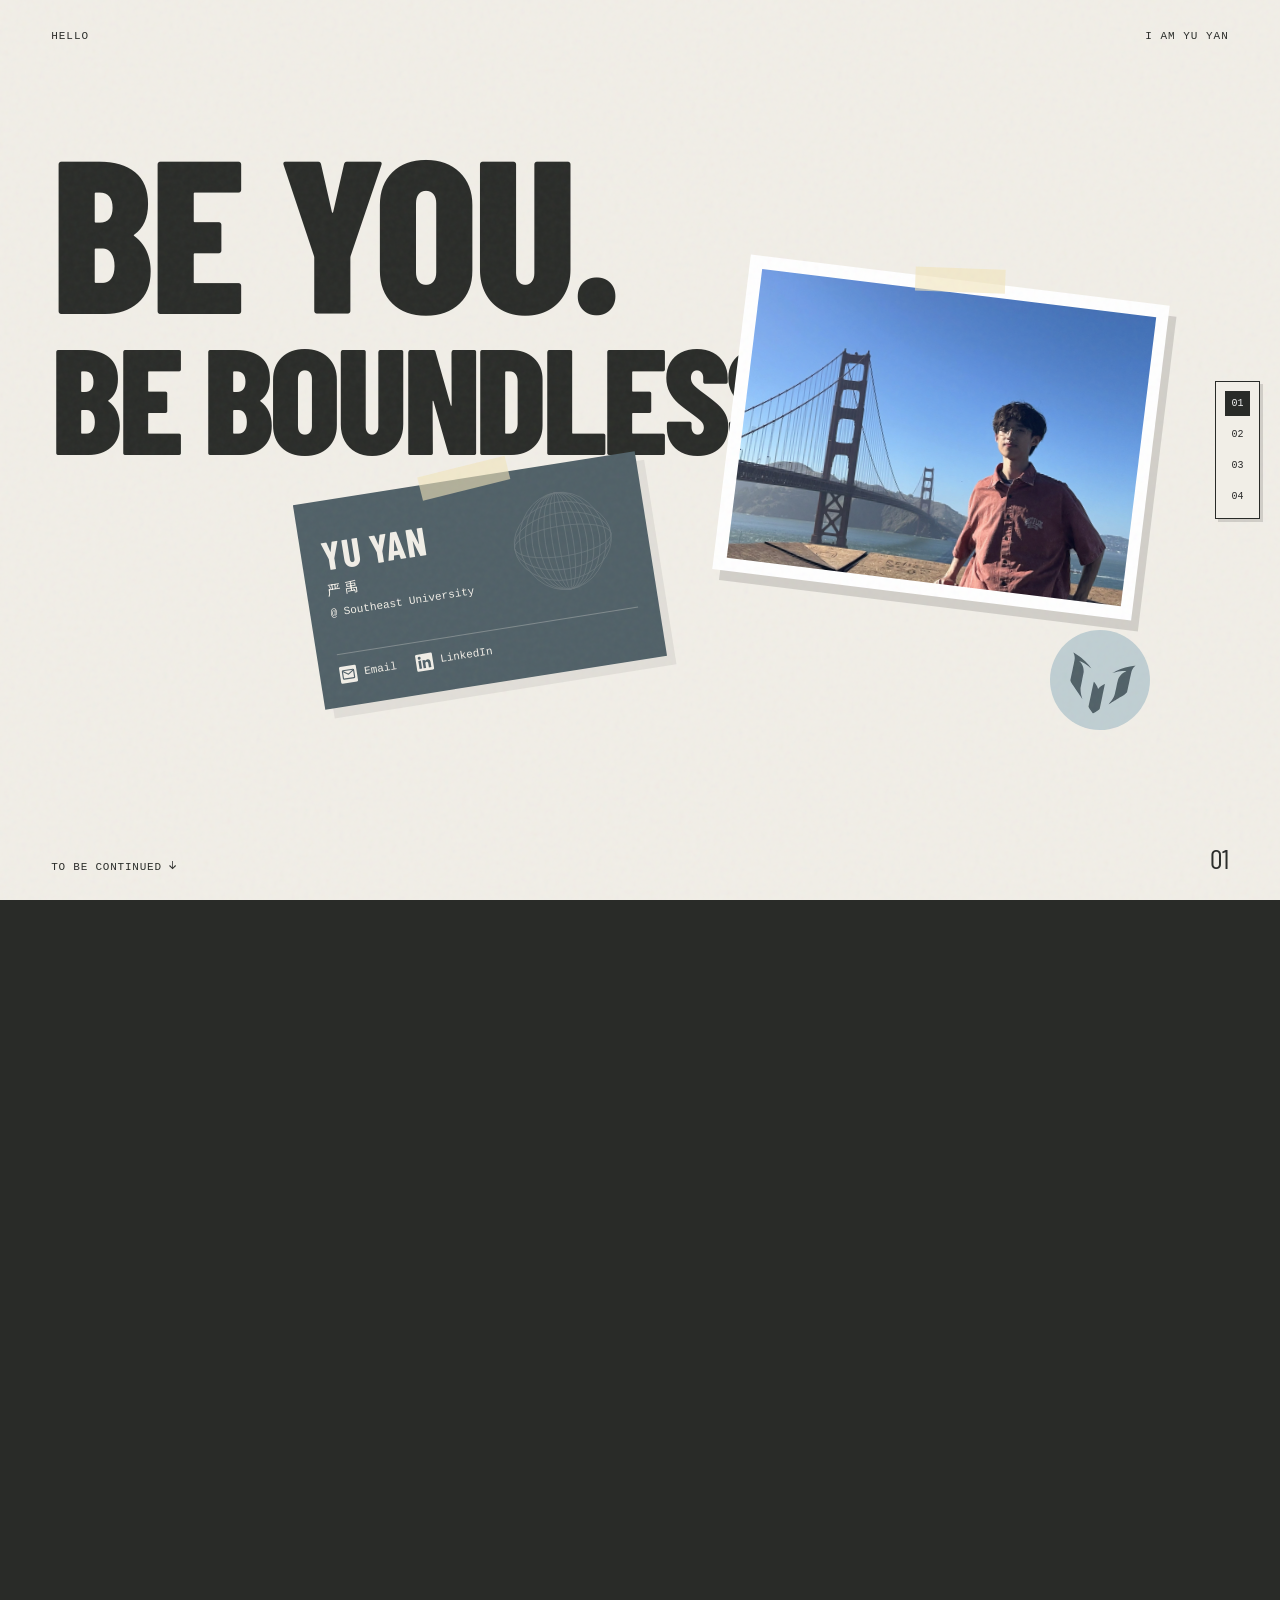
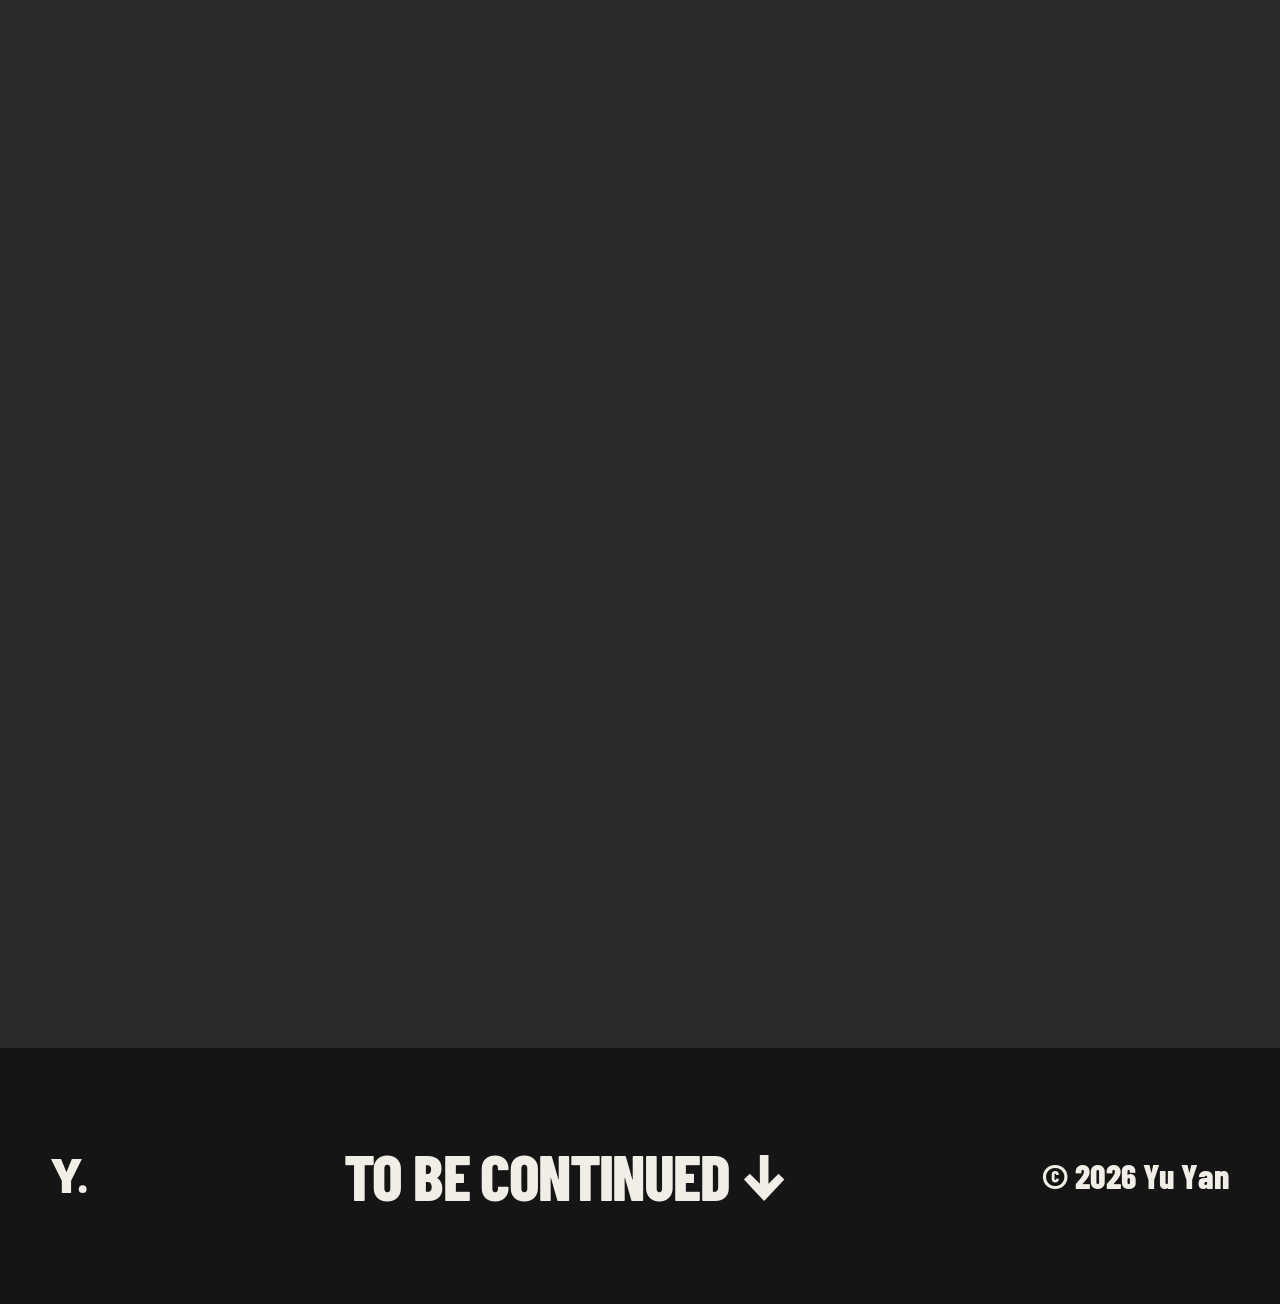
==== commit 38e2a536: "Scale crossed sticks to 80 percent and match footer copyright typography" ====
--- a/index.html
+++ b/index.html
@@ -172,7 +172,7 @@
 
 /* Edge-to-edge artwork and a lighter second portrait. */
 .geometry-shred .checker:after{content:none}
-.geometry-shred .checker .crossed-sticks-art{position:absolute;inset:0;display:block;width:100%;height:100%;object-fit:cover}
+.geometry-shred .checker .crossed-sticks-art{position:absolute;inset:0;display:block;width:100%;height:100%;object-fit:cover;transform:scale(.8);transform-origin:center}
 .event-photo.photo-b{width:21.5%;left:67%;top:24%}
 .event-badge{left:25%}
 @media(max-width:700px){.event-photo.photo-b{width:30%;left:60%;top:36%}.event-badge{left:5%}}
@@ -255,8 +255,8 @@
 @media(max-width:700px){.event-photo.photo-a{top:35%}.event-photo.photo-b{top:30%}}
 
 /* A light editorial closing card. */
-.endnote{height:clamp(200px,20vw,280px);min-height:200px;background:var(--paper);color:var(--ink);padding:32px 4vw;display:grid;grid-template-columns:auto minmax(0,1fr) auto;align-items:center;gap:32px}
-.endnote-brand{font:800 34px/1 'Barlow Condensed',sans-serif;letter-spacing:-.06em}
+.endnote{--footer-brand-size:34px;height:clamp(200px,20vw,280px);min-height:200px;background:var(--paper);color:var(--ink);padding:32px 4vw;display:grid;grid-template-columns:auto minmax(0,1fr) auto;align-items:center;gap:32px}
+.endnote-brand{font:800 var(--footer-brand-size)/1 'Barlow Condensed',sans-serif;letter-spacing:-.06em}
 .endnote-message{margin:0;text-align:center;font:800 clamp(32px,5vw,80px)/.95 'Barlow Condensed',sans-serif;letter-spacing:-.025em;white-space:nowrap}
 .endnote-side{display:flex;flex-direction:column;align-items:flex-end;gap:20px;font:10px/1.4 monospace;white-space:nowrap}
 .endnote-top{display:grid;place-items:center;width:42px;height:42px;border:1px solid currentColor;border-radius:50%;font:22px/1 Arial,sans-serif;transition:background .2s,color .2s,transform .2s}
@@ -264,7 +264,7 @@
 .endnote-brand:hover{opacity:.65}
 @media(max-width:700px){
 .endnote{height:210px;grid-template-columns:1fr auto;gap:28px 20px;padding:28px 6vw}
-.endnote-brand{font-size:30px}
+.endnote{--footer-brand-size:30px}
 .endnote-side{flex-direction:row;align-items:center;gap:18px;font-size:9px}
 .endnote-top{width:34px;height:34px;font-size:19px}
 .endnote-message{grid-column:1/-1;text-align:left;font-size:clamp(34px,8vw,56px)}
@@ -281,7 +281,7 @@
 .event-photo figcaption{text-align:right}
 .endnote{background:#151515;color:var(--paper)}
 .endnote-statement{display:flex;justify-content:center;align-items:center;gap:22px;min-width:0}
-.endnote .endnote-side,.endnote .endnote-side>span{font-size:var(--corner-font-size)}
+.endnote .endnote-side,.endnote .endnote-side>span{font:800 var(--footer-brand-size)/1 'Barlow Condensed',sans-serif}
 .endnote .endnote-top{width:auto;height:auto;padding:4px;border:0;border-radius:0;background:none;color:inherit;transform:none;transition:none}
 .endnote-top svg{display:block;width:clamp(30px,4vw,56px);height:clamp(30px,4vw,56px);transform:rotate(0deg);transition:transform .45s cubic-bezier(.22,1,.36,1)}
 .endnote .endnote-top:hover{background:none;color:inherit;transform:none}
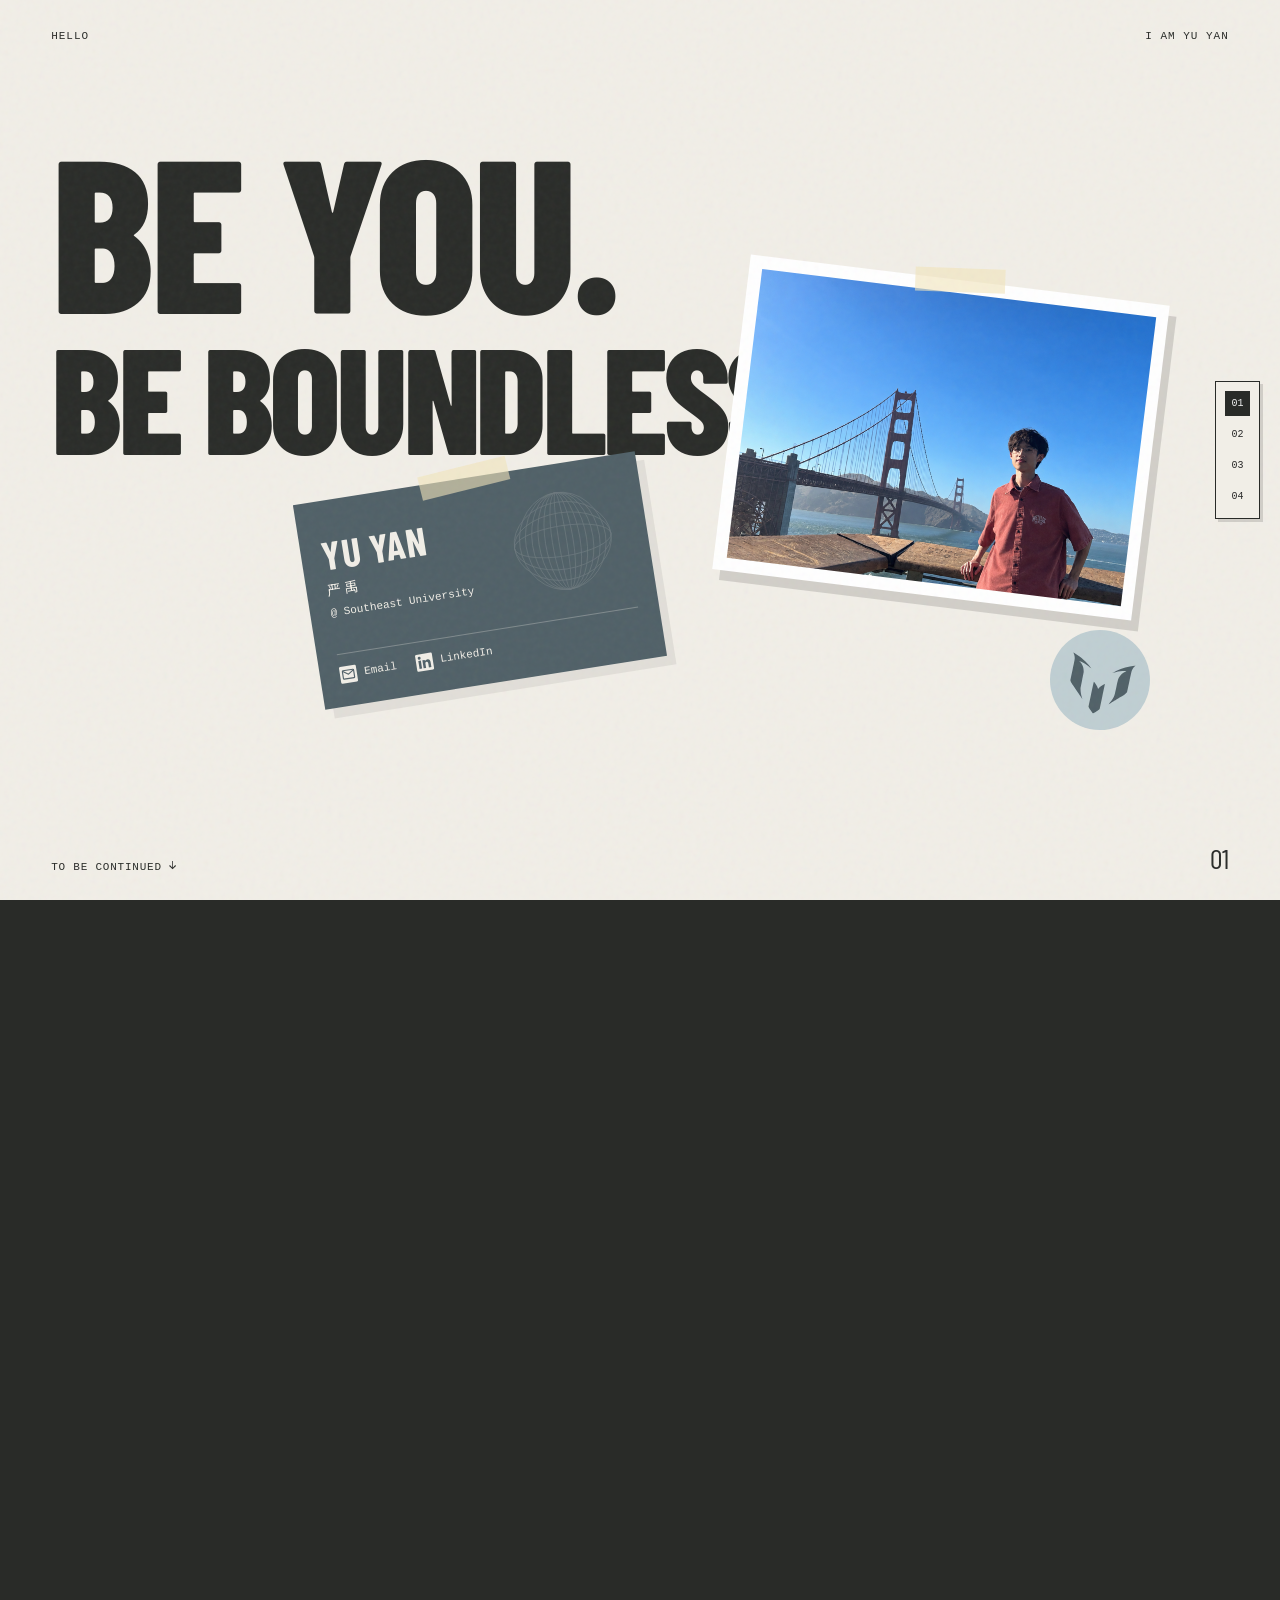
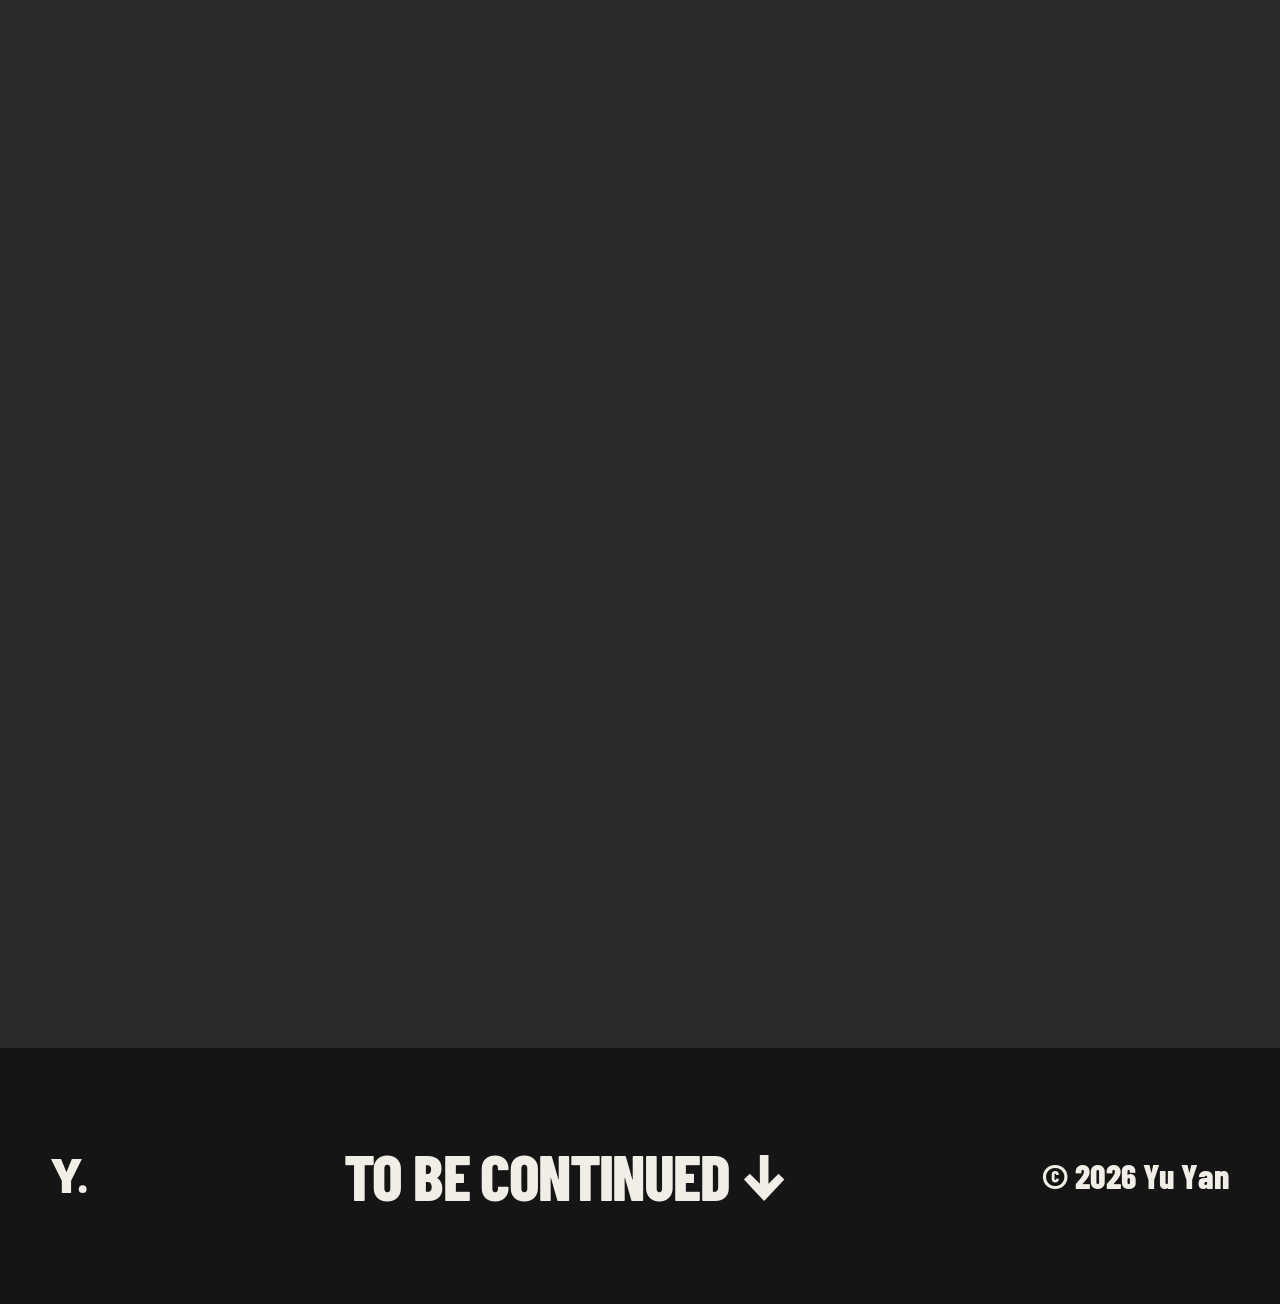
==== commit cb7400d7: "Replace cover photo with supplied Golden Gate portrait" ====
--- a/index.html
+++ b/index.html
@@ -172,7 +172,9 @@
 
 /* Edge-to-edge artwork and a lighter second portrait. */
 .geometry-shred .checker:after{content:none}
-.geometry-shred .checker .crossed-sticks-art{position:absolute;inset:0;display:block;width:100%;height:100%;object-fit:cover;transform:scale(.8);transform-origin:center}
+/* Scale the complete artwork before clipping at the photo window. */
+.geometry-shred .checker{container-type:size}
+.geometry-shred .checker .crossed-sticks-art{position:absolute;left:50%;top:50%;display:block;width:max(100cqw,133.333333cqh);height:auto;max-width:none;transform:translate(-50%,-50%) scale(.8);transform-origin:center}
 .event-photo.photo-b{width:21.5%;left:67%;top:24%}
 .event-badge{left:25%}
 @media(max-width:700px){.event-photo.photo-b{width:30%;left:60%;top:36%}.event-badge{left:5%}}
@@ -338,7 +340,7 @@
 <h1 class="condensed">BE YOU.<span>BE BOUNDLESS.</span></h1>
 
 <div class="art-one clip business-card"><span class="tape"></span><svg class="card-orbit" viewBox="0 0 240 300" aria-label="Interlocking orbital lines" role="img"><g fill="none" stroke="#f1eee7" stroke-width="1.7"><ellipse cx="120" cy="150" rx="99" ry="112"/><ellipse cx="120" cy="150" rx="85" ry="112"/><ellipse cx="120" cy="150" rx="70" ry="112"/><ellipse cx="120" cy="150" rx="55" ry="112"/><ellipse cx="120" cy="150" rx="40" ry="112"/><ellipse cx="120" cy="150" rx="24" ry="112"/><ellipse cx="120" cy="150" rx="9" ry="112"/><ellipse cx="120" cy="150" rx="112" ry="90"/><ellipse cx="120" cy="150" rx="112" ry="65"/><ellipse cx="120" cy="150" rx="112" ry="35"/></g></svg><div class="card-identity"><strong>YU YAN</strong><span lang="zh">严禹</span><p>@ Southeast University</p></div><div class="card-links"><a href="mailto:mail2yuyan@gmail.com" aria-label="Email Yu Yan"><svg viewBox="0 0 24 24" aria-hidden="true"><rect width="24" height="24" rx="1.8" fill="currentColor"/><g fill="none" stroke="var(--blue)" stroke-width="1.6" stroke-linecap="round" stroke-linejoin="round"><rect x="4" y="6" width="16" height="12" rx="1"/><path d="m4.5 7 7.5 5 7.5-5"/></g></svg><span>Email</span></a><a href="https://www.linkedin.com/in/yu-yan-a00585405" target="_blank" rel="noopener" aria-label="Yu Yan on LinkedIn"><svg viewBox="0 0 24 24" width="40" height="40" fill="currentColor" aria-hidden="true" focusable="false"><path d="M20.447 20.452h-3.554v-5.569c0-1.328-.027-3.037-1.852-3.037-1.853 0-2.136 1.445-2.136 2.939v5.667H9.351V9h3.414v1.561h.049c.476-.9 1.637-1.85 3.37-1.85 3.601 0 4.267 2.37 4.267 5.455v6.286ZM5.337 7.433a2.062 2.062 0 1 1 0-4.124 2.062 2.062 0 0 1 0 4.124Zm1.782 13.019H3.555V9h3.564v11.452ZM22.225 0H1.771C.792 0 0 .774 0 1.729v20.542C0 23.227.792 24 1.771 24h20.451C23.2 24 24 23.227 24 22.271V1.729C24 .774 23.2 0 22.222 0h.003Z"/></svg><span>LinkedIn</span></a></div></div>
-<div class="hero-portrait clip"><span class="tape"></span><img src="assets/homepage/portrait-square.jpg" alt="Yu Yan at the Golden Gate Bridge" width="1600" height="1600" fetchpriority="high"></div>
+<div class="hero-portrait clip"><span class="tape"></span><img src="assets/homepage/portrait-golden-gate.png" alt="Yu Yan at the Golden Gate Bridge" width="1448" height="1086" fetchpriority="high"></div>
 <a class="sticker round-sticker messi-link" href="https://www.instagram.com/leomessi/" target="_blank" rel="noopener" aria-label="Leo Messi on Instagram" title="@leomessi on Instagram"><img src="assets/homepage/messi-mark.svg" alt="Messi logo" width="88" height="77"></a>
 <div class="bottom"><a class="scroll" href="#wwdc">TO BE CONTINUED <svg viewBox="0 0 28 32" fill="currentColor" aria-hidden="true"><path d="M12.5 0h3v25l9-9 3 3L14 32 .5 19l3-3 9 9V0Z"/></svg></a><span class="number">01</span></div>
 </div></section>
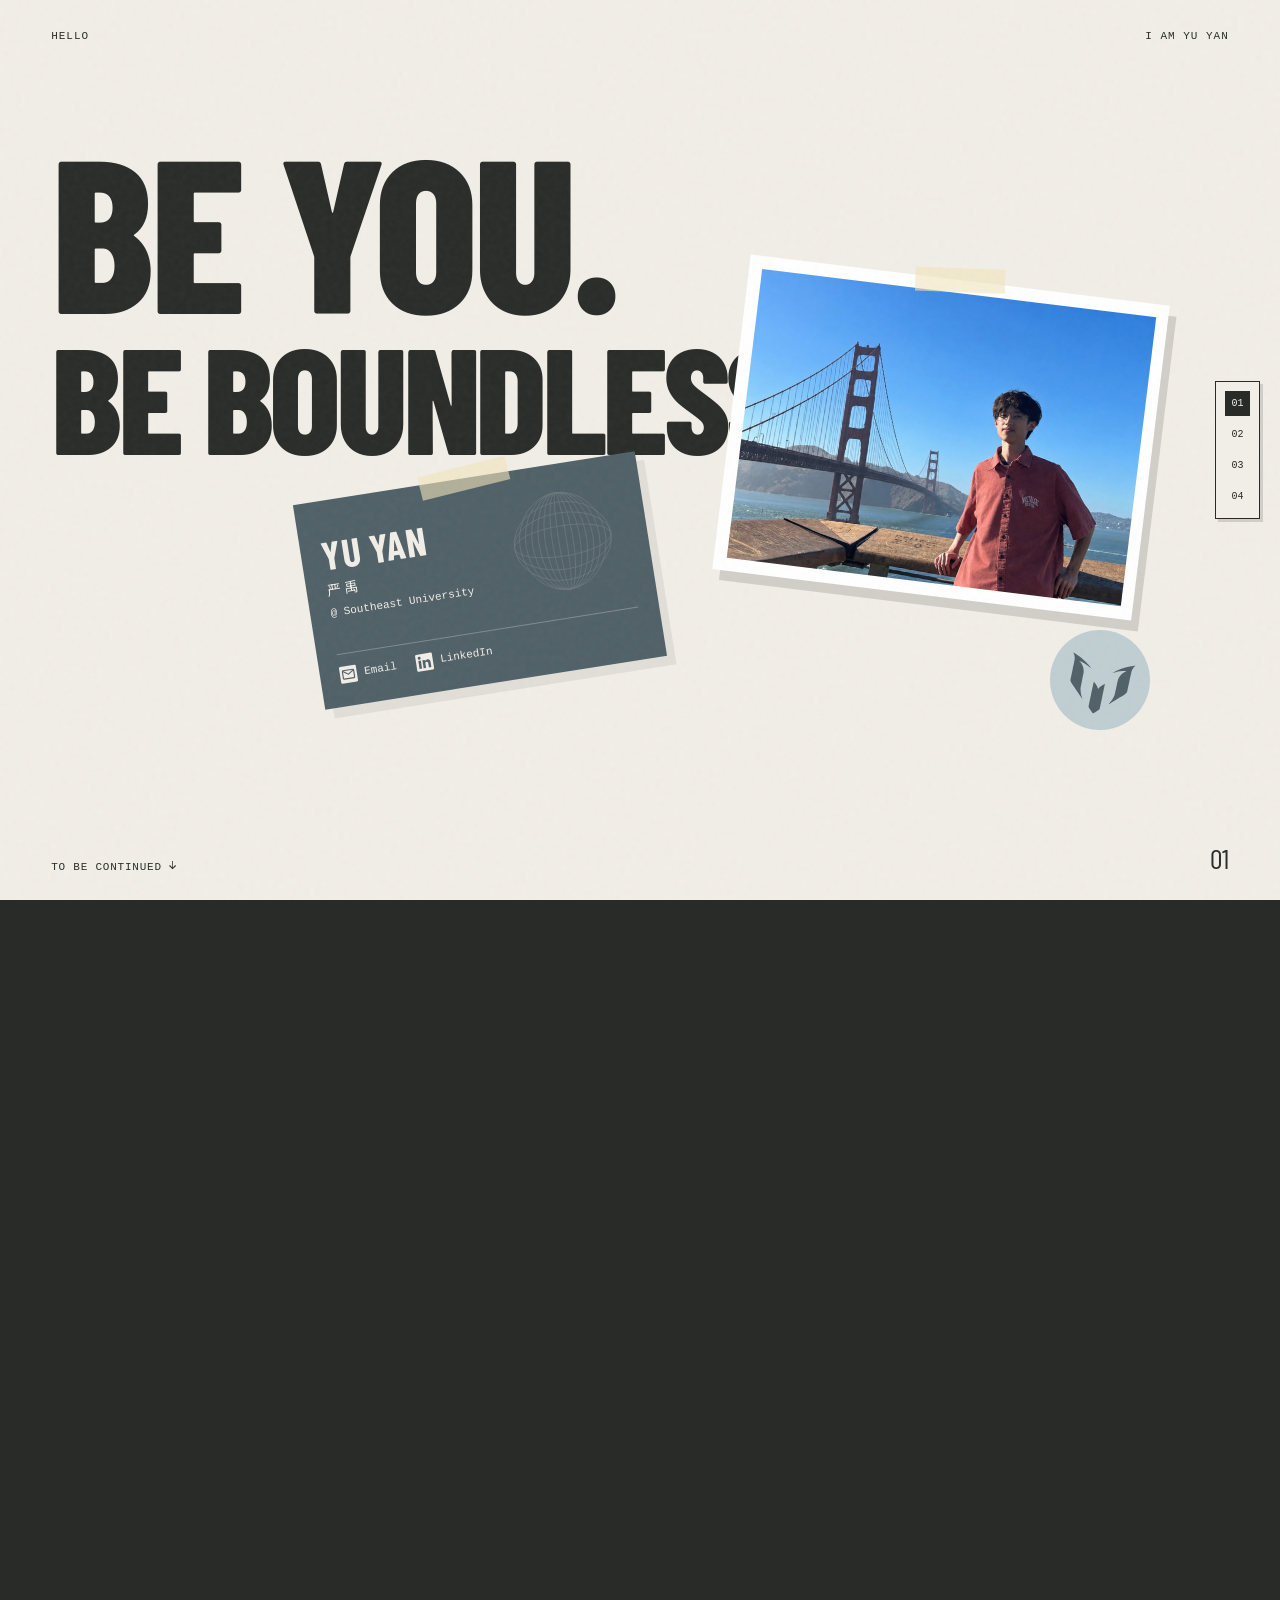
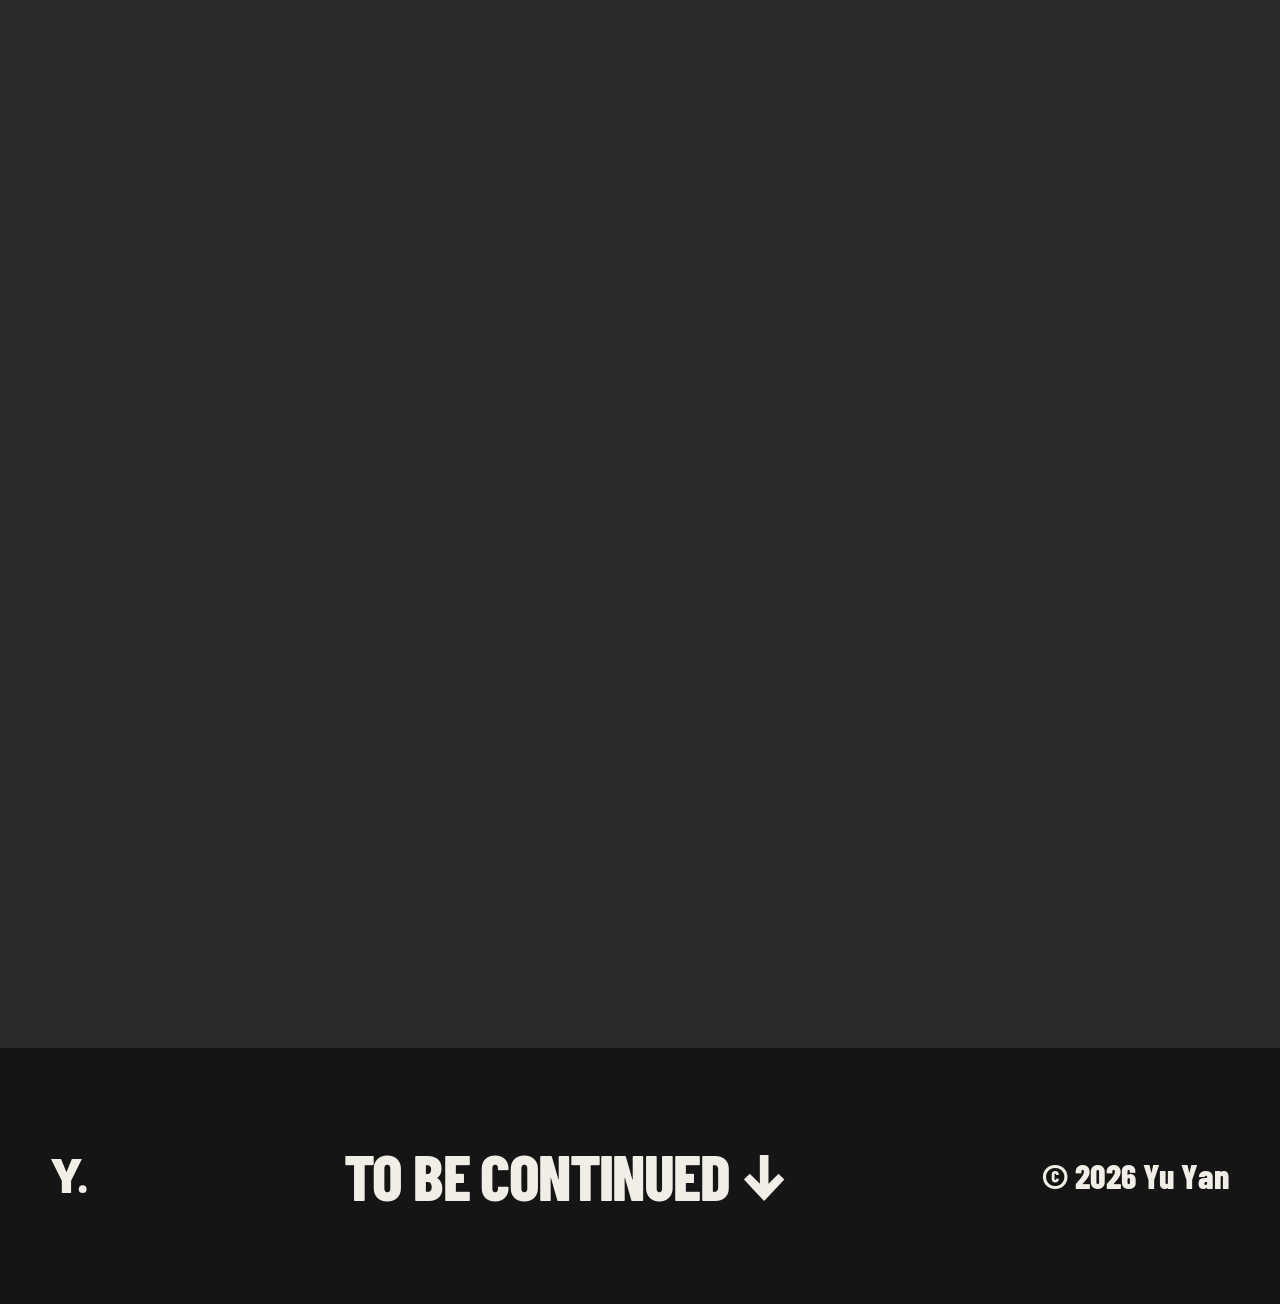
==== commit 33bd3abf: "Use updated crop for the cover portrait" ====
--- a/index.html
+++ b/index.html
@@ -340,7 +340,7 @@
 <h1 class="condensed">BE YOU.<span>BE BOUNDLESS.</span></h1>
 
 <div class="art-one clip business-card"><span class="tape"></span><svg class="card-orbit" viewBox="0 0 240 300" aria-label="Interlocking orbital lines" role="img"><g fill="none" stroke="#f1eee7" stroke-width="1.7"><ellipse cx="120" cy="150" rx="99" ry="112"/><ellipse cx="120" cy="150" rx="85" ry="112"/><ellipse cx="120" cy="150" rx="70" ry="112"/><ellipse cx="120" cy="150" rx="55" ry="112"/><ellipse cx="120" cy="150" rx="40" ry="112"/><ellipse cx="120" cy="150" rx="24" ry="112"/><ellipse cx="120" cy="150" rx="9" ry="112"/><ellipse cx="120" cy="150" rx="112" ry="90"/><ellipse cx="120" cy="150" rx="112" ry="65"/><ellipse cx="120" cy="150" rx="112" ry="35"/></g></svg><div class="card-identity"><strong>YU YAN</strong><span lang="zh">严禹</span><p>@ Southeast University</p></div><div class="card-links"><a href="mailto:mail2yuyan@gmail.com" aria-label="Email Yu Yan"><svg viewBox="0 0 24 24" aria-hidden="true"><rect width="24" height="24" rx="1.8" fill="currentColor"/><g fill="none" stroke="var(--blue)" stroke-width="1.6" stroke-linecap="round" stroke-linejoin="round"><rect x="4" y="6" width="16" height="12" rx="1"/><path d="m4.5 7 7.5 5 7.5-5"/></g></svg><span>Email</span></a><a href="https://www.linkedin.com/in/yu-yan-a00585405" target="_blank" rel="noopener" aria-label="Yu Yan on LinkedIn"><svg viewBox="0 0 24 24" width="40" height="40" fill="currentColor" aria-hidden="true" focusable="false"><path d="M20.447 20.452h-3.554v-5.569c0-1.328-.027-3.037-1.852-3.037-1.853 0-2.136 1.445-2.136 2.939v5.667H9.351V9h3.414v1.561h.049c.476-.9 1.637-1.85 3.37-1.85 3.601 0 4.267 2.37 4.267 5.455v6.286ZM5.337 7.433a2.062 2.062 0 1 1 0-4.124 2.062 2.062 0 0 1 0 4.124Zm1.782 13.019H3.555V9h3.564v11.452ZM22.225 0H1.771C.792 0 0 .774 0 1.729v20.542C0 23.227.792 24 1.771 24h20.451C23.2 24 24 23.227 24 22.271V1.729C24 .774 23.2 0 22.222 0h.003Z"/></svg><span>LinkedIn</span></a></div></div>
-<div class="hero-portrait clip"><span class="tape"></span><img src="assets/homepage/portrait-golden-gate.png" alt="Yu Yan at the Golden Gate Bridge" width="1448" height="1086" fetchpriority="high"></div>
+<div class="hero-portrait clip"><span class="tape"></span><img src="assets/homepage/portrait-golden-gate.jpg" alt="Yu Yan at the Golden Gate Bridge" width="1188" height="891" fetchpriority="high"></div>
 <a class="sticker round-sticker messi-link" href="https://www.instagram.com/leomessi/" target="_blank" rel="noopener" aria-label="Leo Messi on Instagram" title="@leomessi on Instagram"><img src="assets/homepage/messi-mark.svg" alt="Messi logo" width="88" height="77"></a>
 <div class="bottom"><a class="scroll" href="#wwdc">TO BE CONTINUED <svg viewBox="0 0 28 32" fill="currentColor" aria-hidden="true"><path d="M12.5 0h3v25l9-9 3 3L14 32 .5 19l3-3 9 9V0Z"/></svg></a><span class="number">01</span></div>
 </div></section>
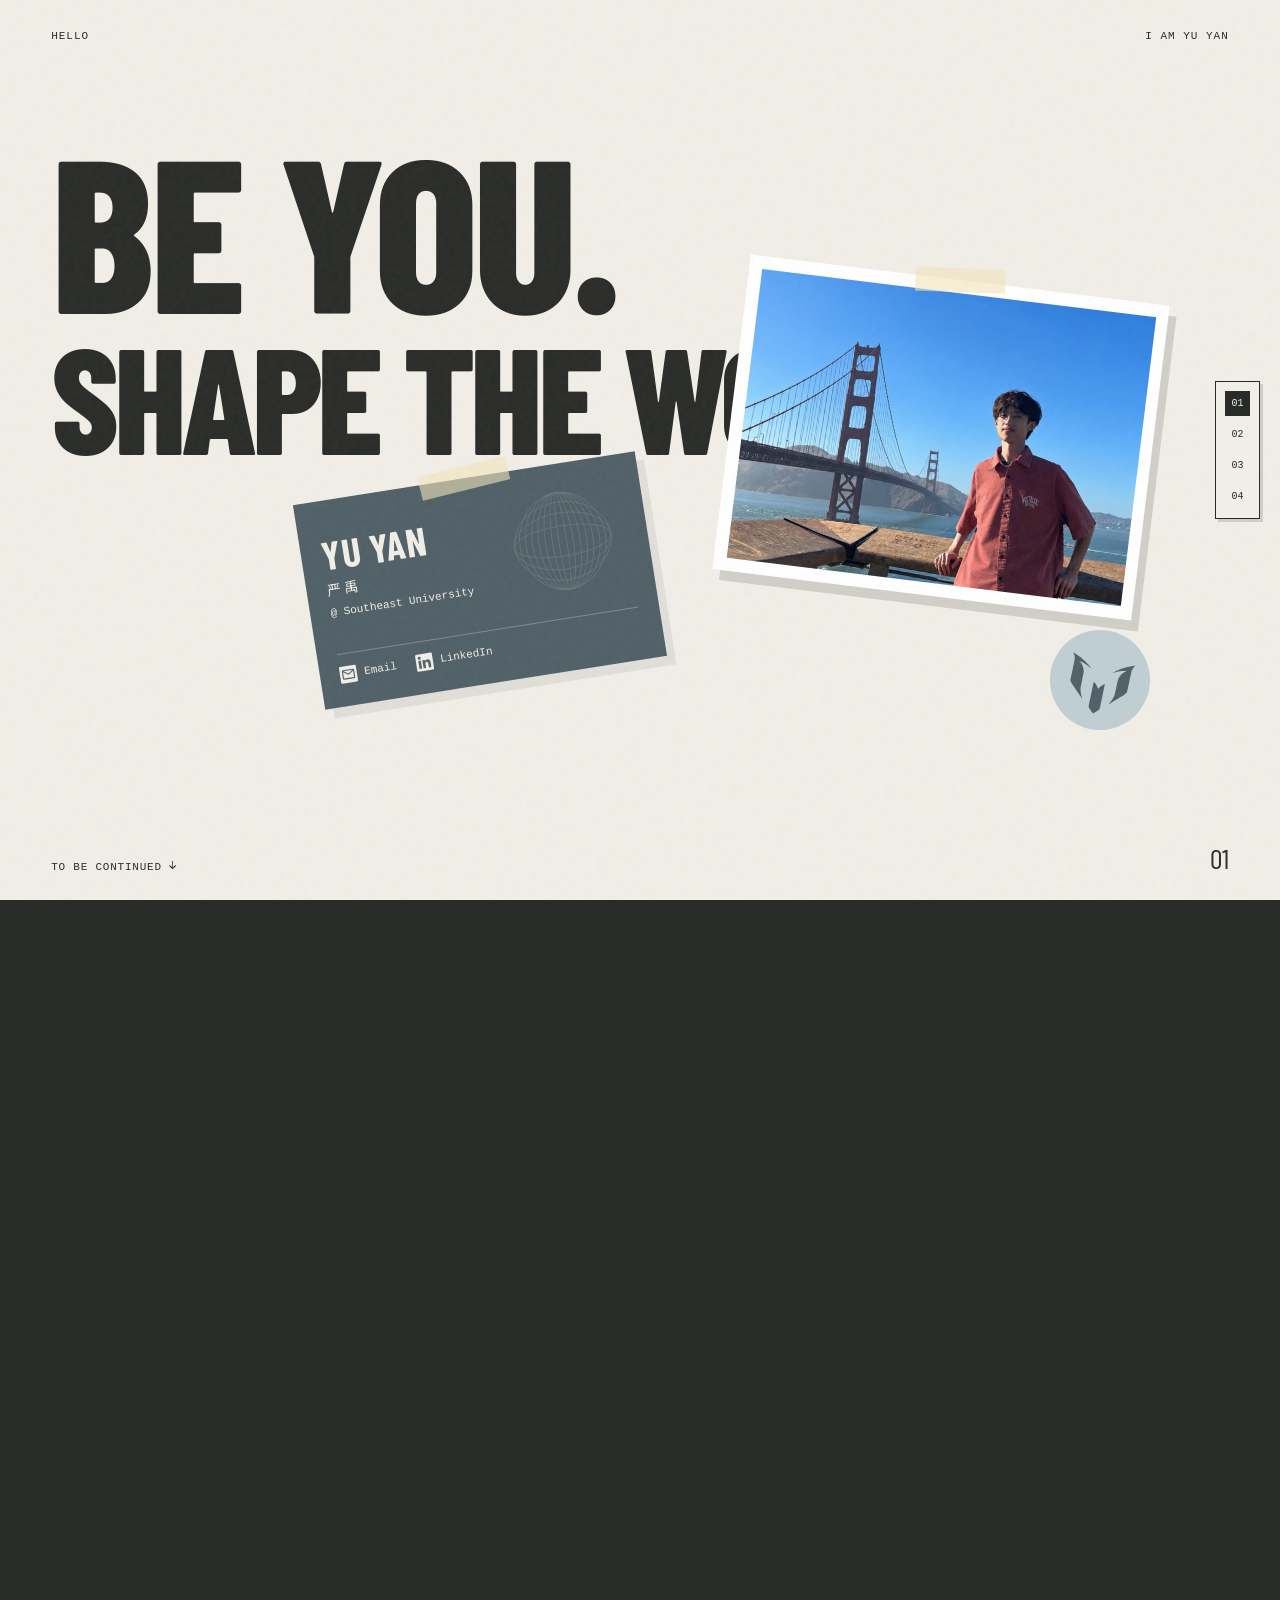
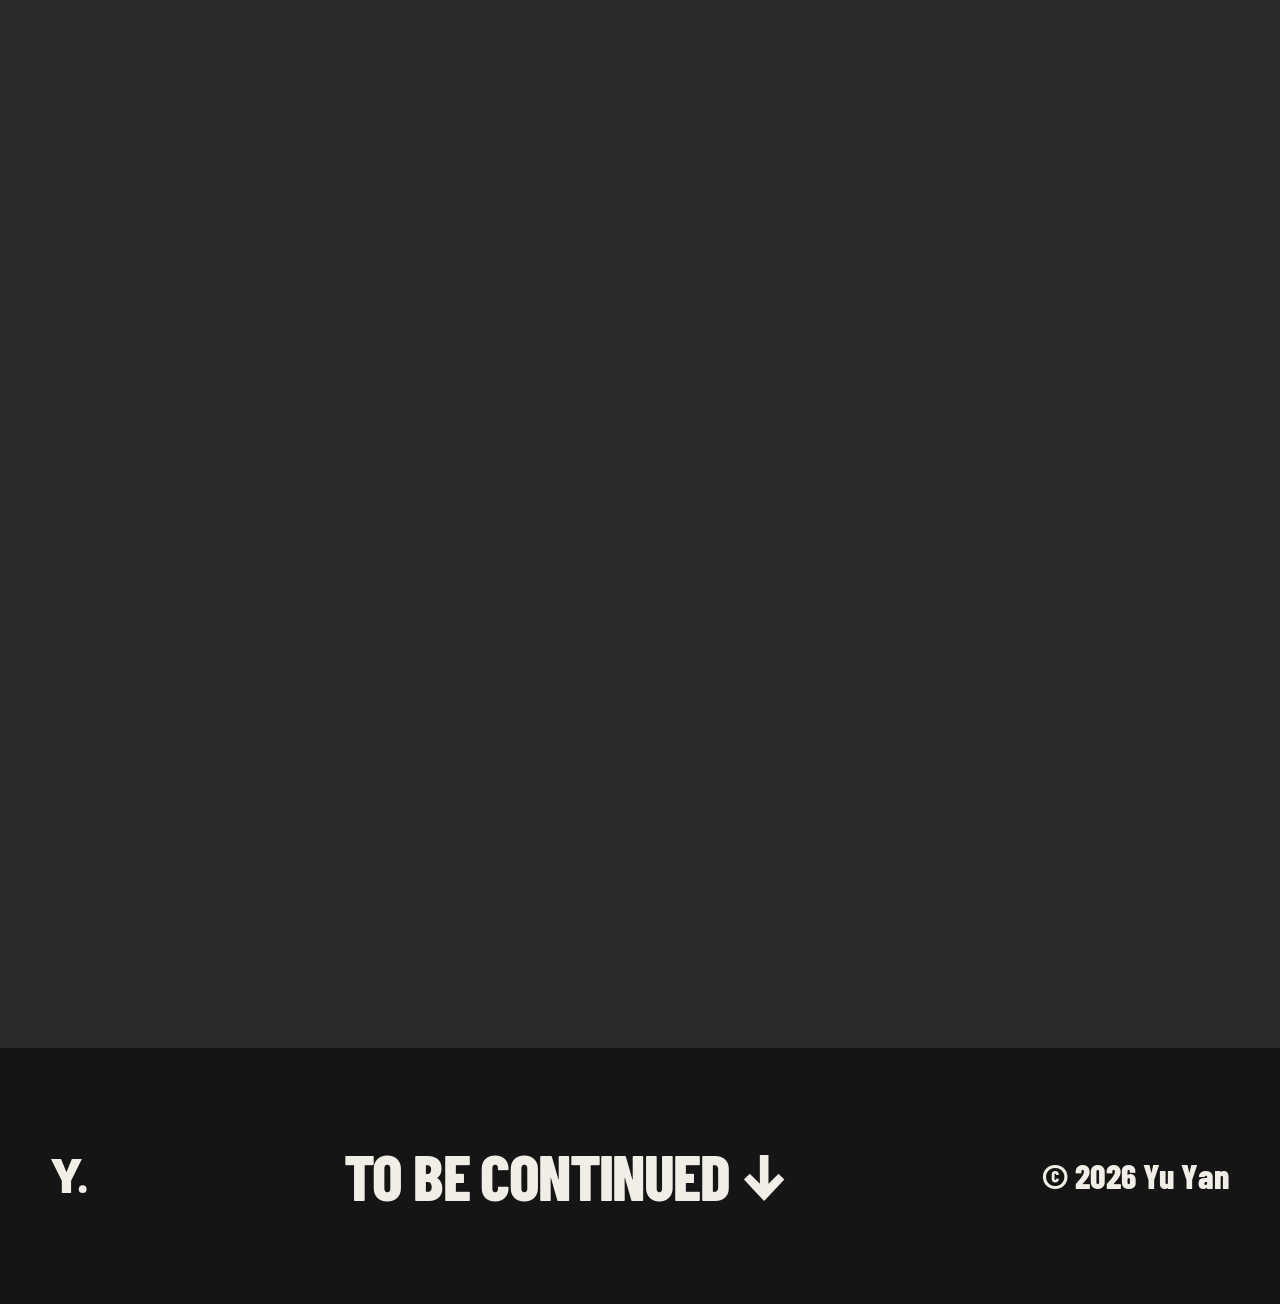
==== commit 4f7725f2: "Change cover motto to Be you. Shape the world." ====
--- a/index.html
+++ b/index.html
@@ -3,12 +3,12 @@
 <head>
 <meta charset="UTF-8"><meta name="viewport" content="width=device-width,initial-scale=1">
 <title>Yu Yan</title>
-<meta name="description" content="Yu Yan — independent developer. Be you. Be boundless. I believe technology should respect our attention, invite discovery, and leave room for life beyond the screen.">
+<meta name="description" content="Yu Yan — independent developer. Be you. Shape the world. I believe technology should respect our attention, invite discovery, and leave room for life beyond the screen.">
 <meta name="theme-color" content="#f1eee7">
 <link rel="canonical" href="https://missouryy.github.io/">
 <meta property="og:url" content="https://missouryy.github.io/">
 <meta property="og:type" content="website"><meta property="og:title" content="Yu Yan">
-<meta property="og:description" content="Be you. Be boundless. Technology that respects attention, invites discovery, and leaves room for life beyond the screen.">
+<meta property="og:description" content="Be you. Shape the world. Technology that respects attention, invites discovery, and leaves room for life beyond the screen.">
 <meta property="og:image" content="https://missouryy.github.io/assets/homepage/og.png"><meta name="twitter:card" content="summary_large_image">
 <link rel="icon" type="image/svg+xml" href="assets/homepage/favicon-editorial.svg?v=transparent"><link rel="icon" href="assets/homepage/favicon.ico?v=transparent"><link rel="icon" type="image/png" sizes="32x32" href="assets/homepage/favicon-32.png?v=transparent"><link rel="icon" type="image/png" sizes="16x16" href="assets/homepage/favicon-16.png?v=transparent"><link rel="apple-touch-icon" href="assets/homepage/apple-touch-icon.png?v=transparent">
 <style>
@@ -331,13 +331,16 @@
 /* Extend only the dark tail; keep the original 1.5:1 lettering canvas. */
 .event-badge{aspect-ratio:1/1.58770584;transform-origin:50% 47.23796948%}
 .badge-content{position:relative;display:flex;flex-direction:column;width:100%;height:150cqw;flex:none}
+/* Keep the longer second line on one line across screen widths. */
+.one h1 span:last-child{white-space:nowrap}
+@media(max-width:700px){.one h1 span:last-child{font-size:.58em}}
 </style></head>
 <body>
 <a class="skip-link" href="#cover">Skip to content</a>
 <main id="main-content"><div class="stage">
 <section class="sheet one" id="cover" aria-label="About Yu Yan"><div class="sheet-inner">
 <div class="eyebrow"><span>HELLO</span><span>I AM YU YAN</span></div>
-<h1 class="condensed">BE YOU.<span>BE BOUNDLESS.</span></h1>
+<h1 class="condensed">BE YOU.<span>SHAPE THE WORLD.</span></h1>
 
 <div class="art-one clip business-card"><span class="tape"></span><svg class="card-orbit" viewBox="0 0 240 300" aria-label="Interlocking orbital lines" role="img"><g fill="none" stroke="#f1eee7" stroke-width="1.7"><ellipse cx="120" cy="150" rx="99" ry="112"/><ellipse cx="120" cy="150" rx="85" ry="112"/><ellipse cx="120" cy="150" rx="70" ry="112"/><ellipse cx="120" cy="150" rx="55" ry="112"/><ellipse cx="120" cy="150" rx="40" ry="112"/><ellipse cx="120" cy="150" rx="24" ry="112"/><ellipse cx="120" cy="150" rx="9" ry="112"/><ellipse cx="120" cy="150" rx="112" ry="90"/><ellipse cx="120" cy="150" rx="112" ry="65"/><ellipse cx="120" cy="150" rx="112" ry="35"/></g></svg><div class="card-identity"><strong>YU YAN</strong><span lang="zh">严禹</span><p>@ Southeast University</p></div><div class="card-links"><a href="mailto:mail2yuyan@gmail.com" aria-label="Email Yu Yan"><svg viewBox="0 0 24 24" aria-hidden="true"><rect width="24" height="24" rx="1.8" fill="currentColor"/><g fill="none" stroke="var(--blue)" stroke-width="1.6" stroke-linecap="round" stroke-linejoin="round"><rect x="4" y="6" width="16" height="12" rx="1"/><path d="m4.5 7 7.5 5 7.5-5"/></g></svg><span>Email</span></a><a href="https://www.linkedin.com/in/yu-yan-a00585405" target="_blank" rel="noopener" aria-label="Yu Yan on LinkedIn"><svg viewBox="0 0 24 24" width="40" height="40" fill="currentColor" aria-hidden="true" focusable="false"><path d="M20.447 20.452h-3.554v-5.569c0-1.328-.027-3.037-1.852-3.037-1.853 0-2.136 1.445-2.136 2.939v5.667H9.351V9h3.414v1.561h.049c.476-.9 1.637-1.85 3.37-1.85 3.601 0 4.267 2.37 4.267 5.455v6.286ZM5.337 7.433a2.062 2.062 0 1 1 0-4.124 2.062 2.062 0 0 1 0 4.124Zm1.782 13.019H3.555V9h3.564v11.452ZM22.225 0H1.771C.792 0 0 .774 0 1.729v20.542C0 23.227.792 24 1.771 24h20.451C23.2 24 24 23.227 24 22.271V1.729C24 .774 23.2 0 22.222 0h.003Z"/></svg><span>LinkedIn</span></a></div></div>
 <div class="hero-portrait clip"><span class="tape"></span><img src="assets/homepage/portrait-golden-gate.jpg" alt="Yu Yan at the Golden Gate Bridge" width="1188" height="891" fetchpriority="high"></div>
@@ -361,8 +364,8 @@
 <div class="bottom"><span class="chapter">IDEAS FOR EVERYDAY LIFE.</span><span class="number">03</span></div></div></section>
 <section class="sheet four experience-page" id="experience" aria-label="Internship experience"><div class="sheet-inner"><div class="eyebrow"><span>DISCOVER</span><span>RESEARCHER</span></div><h2 class="condensed section-title">LEARNING.<br>BUILDING.</h2>
 <div class="research-collage">
-<figure class="research-frame clip magnus-frame"><span class="tape" aria-hidden="true"></span><a class="research-image" href="https://www.iflytek.com/" target="_blank" rel="noopener" aria-label="Visit iFLYTEK"><img src="assets/homepage/iflytek-alpha-print.png" alt="iFLYTEK alpha emblem woven into a charcoal and cream engraved sound-wave print"></a><figcaption class="research-caption"><span>iFLYTEK R&amp;D GROUP</span><time>JUL — SEP 2026</time><span>Assistant Research Algorithm Engineer</span><span aria-hidden="true"></span></figcaption><div class="app-label research-label"><strong>Magnus Weaver</strong></div></figure>
-<figure class="research-frame clip cairn-frame"><span class="tape" aria-hidden="true"></span><a class="research-image" href="https://aiia.seu.edu.cn/palm" target="_blank" rel="noopener" aria-label="Visit SEU PALM Lab"><img src="assets/homepage/palm-engraved-print.png" alt="PALM Lab tree emblem in a cream and charcoal engraved print"></a><figcaption class="research-caption"><span>SEU PALM LAB</span><time>MAR — JUN 2026</time><span>Undergraduate Intern</span><span>Advisor: Prof. Linan Yue</span></figcaption><div class="app-label research-label"><strong>Cairn</strong></div></figure>
+<figure class="research-frame clip magnus-frame"><span class="tape" aria-hidden="true"></span><a class="research-image" href="https://www.iflytek.com/" target="_blank" rel="noopener" aria-label="Visit iFLYTEK"><img src="assets/homepage/iflytek-alpha-print.png" alt="iFLYTEK alpha emblem woven into a charcoal and cream engraved sound-wave print"></a><figcaption class="research-caption"><span>iFLYTEK R&amp;D GROUP</span><time>JUL — SEP 2026</time><span>Assistant Research Algorithm Engineer</span><span aria-hidden="true"></span></figcaption></figure>
+<figure class="research-frame clip cairn-frame"><span class="tape" aria-hidden="true"></span><a class="research-image" href="https://aiia.seu.edu.cn/palm" target="_blank" rel="noopener" aria-label="Visit SEU PALM Lab"><img src="assets/homepage/palm-engraved-print.png" alt="PALM Lab tree emblem in a cream and charcoal engraved print"></a><figcaption class="research-caption"><span>SEU PALM LAB</span><time>MAR — JUN 2026</time><span>Undergraduate Intern</span><span>Advisor: Prof. Linan Yue</span></figcaption></figure>
 </div>
 <div class="bottom"><a href="mailto:mail2yuyan@gmail.com">EXPERIENCES AT WORK.</a><span class="number">04</span></div></div></section>
 </div></main>
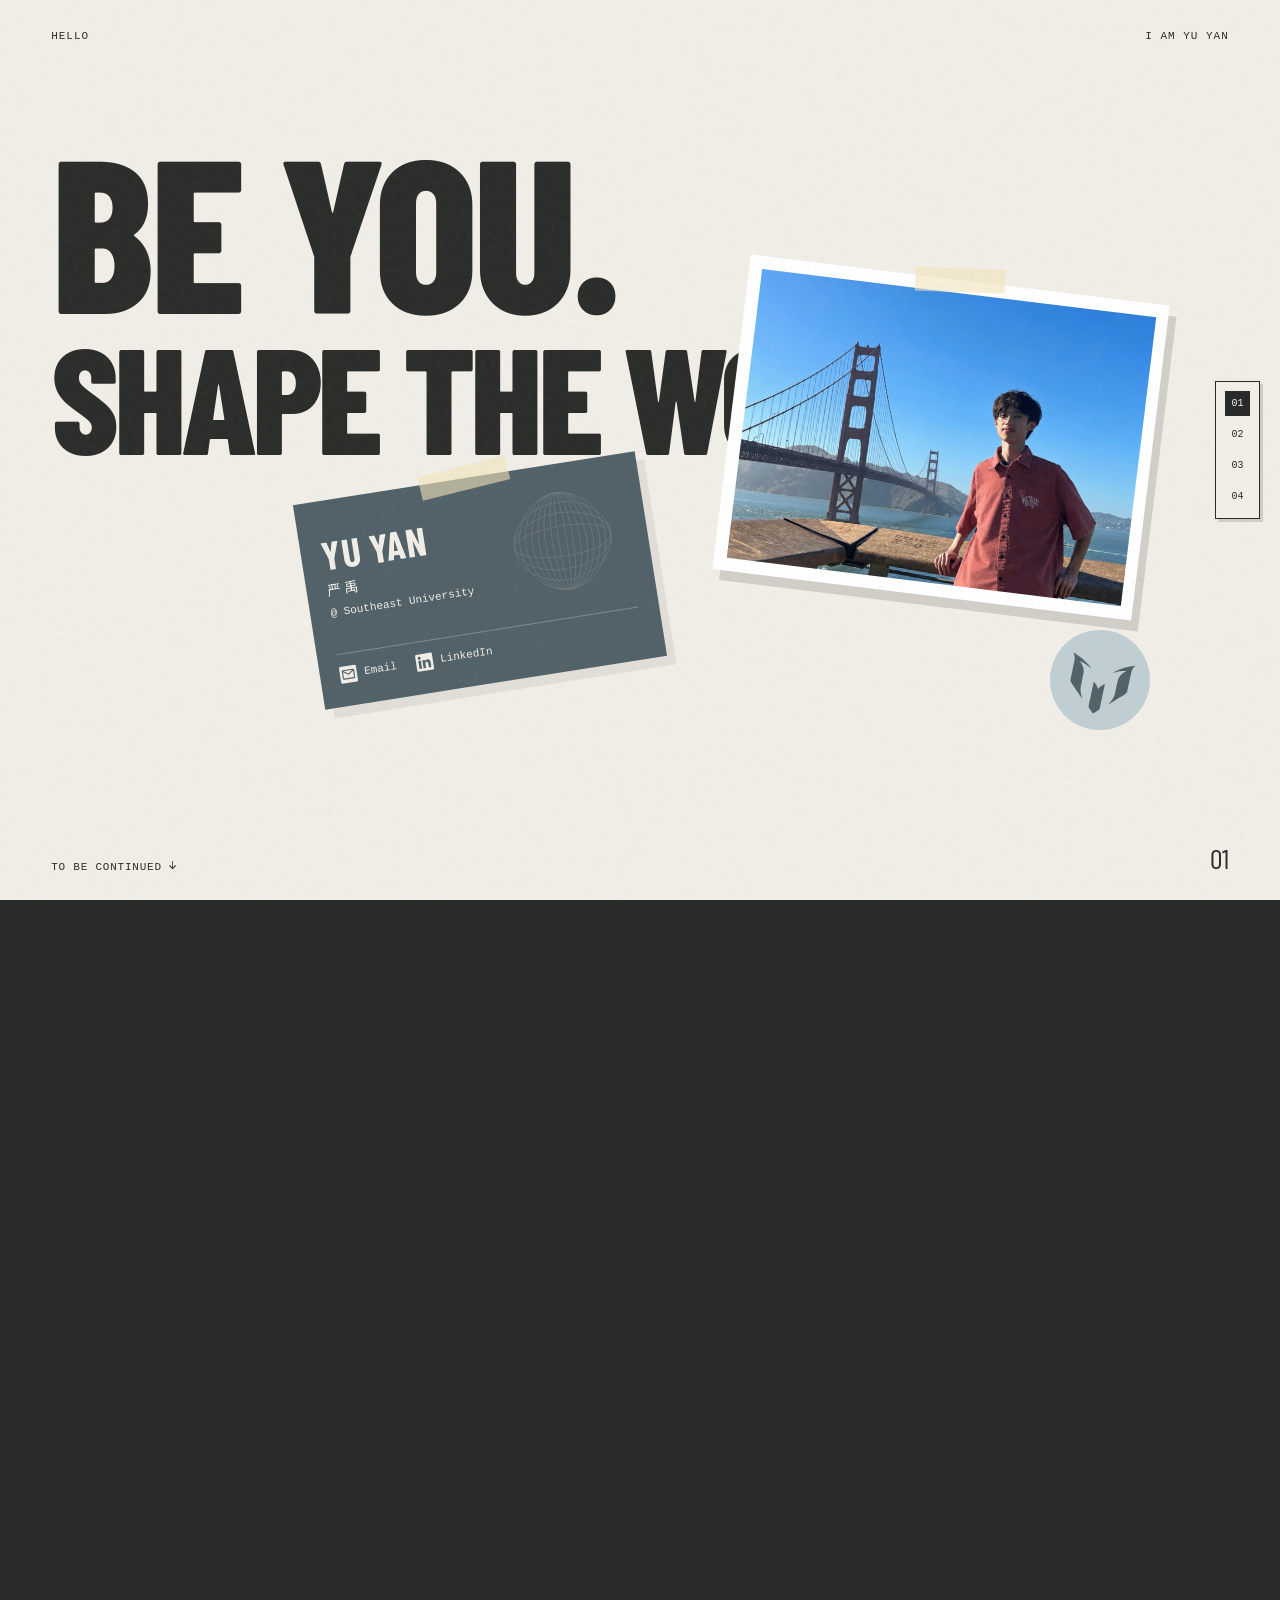
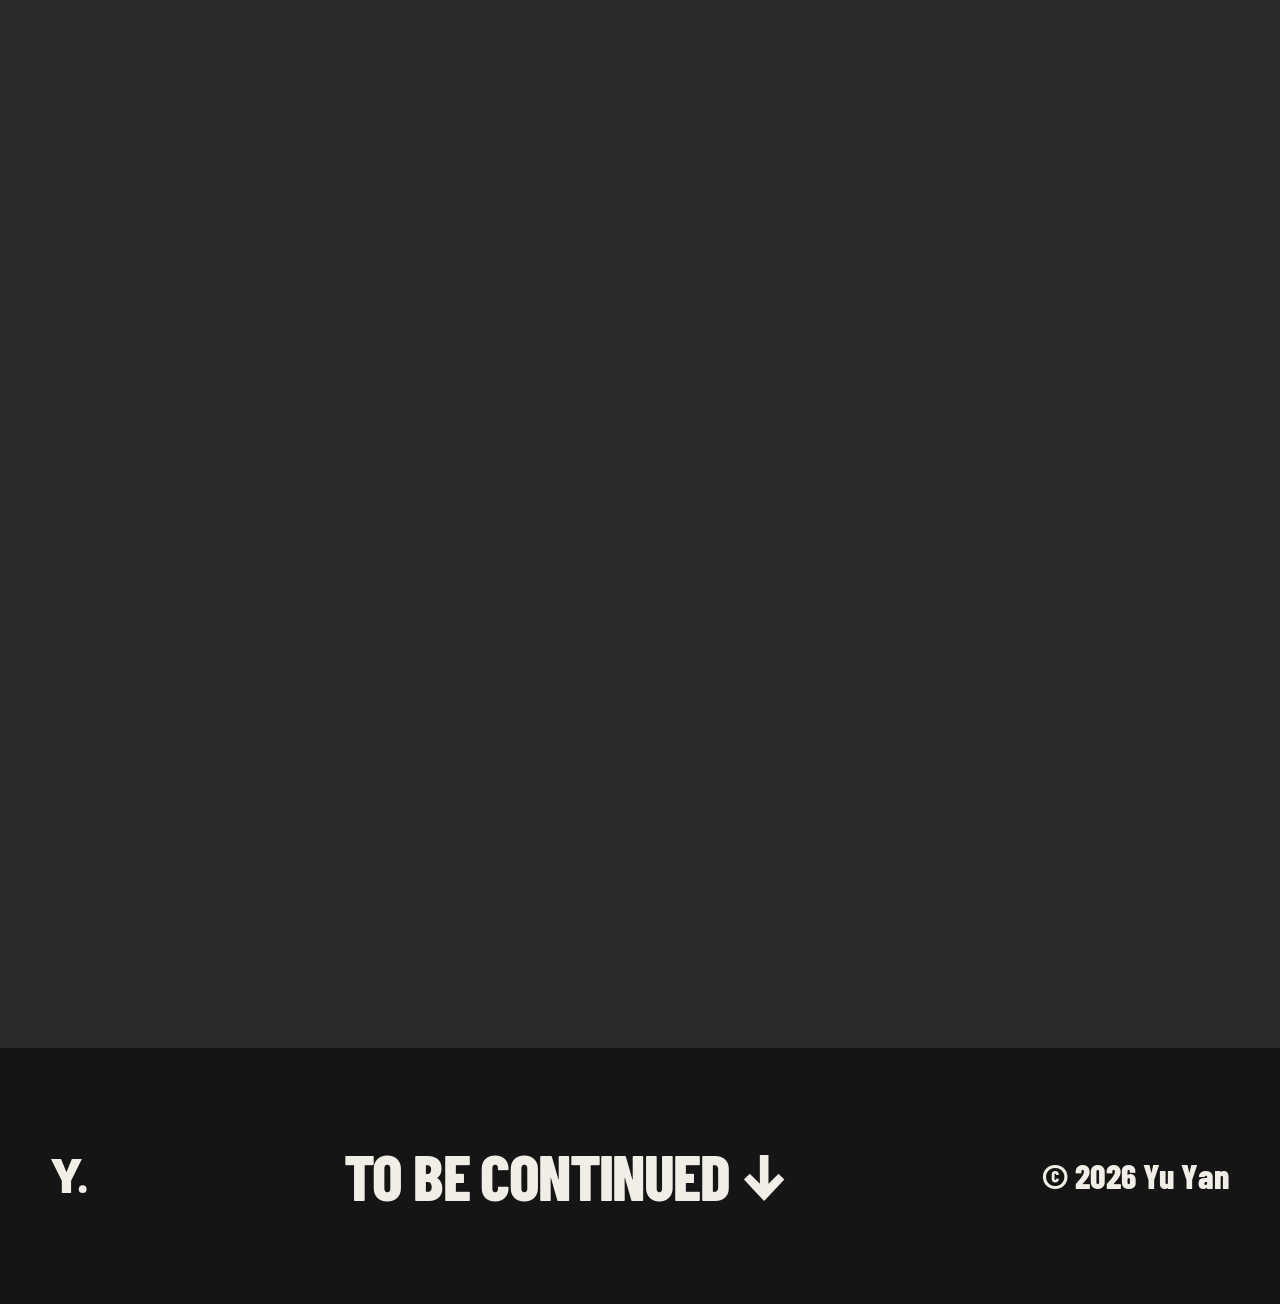
==== commit 7b41f219: "Optimize website images and app icons" ====
--- a/index.html
+++ b/index.html
@@ -343,7 +343,7 @@
 <h1 class="condensed">BE YOU.<span>SHAPE THE WORLD.</span></h1>
 
 <div class="art-one clip business-card"><span class="tape"></span><svg class="card-orbit" viewBox="0 0 240 300" aria-label="Interlocking orbital lines" role="img"><g fill="none" stroke="#f1eee7" stroke-width="1.7"><ellipse cx="120" cy="150" rx="99" ry="112"/><ellipse cx="120" cy="150" rx="85" ry="112"/><ellipse cx="120" cy="150" rx="70" ry="112"/><ellipse cx="120" cy="150" rx="55" ry="112"/><ellipse cx="120" cy="150" rx="40" ry="112"/><ellipse cx="120" cy="150" rx="24" ry="112"/><ellipse cx="120" cy="150" rx="9" ry="112"/><ellipse cx="120" cy="150" rx="112" ry="90"/><ellipse cx="120" cy="150" rx="112" ry="65"/><ellipse cx="120" cy="150" rx="112" ry="35"/></g></svg><div class="card-identity"><strong>YU YAN</strong><span lang="zh">严禹</span><p>@ Southeast University</p></div><div class="card-links"><a href="mailto:mail2yuyan@gmail.com" aria-label="Email Yu Yan"><svg viewBox="0 0 24 24" aria-hidden="true"><rect width="24" height="24" rx="1.8" fill="currentColor"/><g fill="none" stroke="var(--blue)" stroke-width="1.6" stroke-linecap="round" stroke-linejoin="round"><rect x="4" y="6" width="16" height="12" rx="1"/><path d="m4.5 7 7.5 5 7.5-5"/></g></svg><span>Email</span></a><a href="https://www.linkedin.com/in/yu-yan-a00585405" target="_blank" rel="noopener" aria-label="Yu Yan on LinkedIn"><svg viewBox="0 0 24 24" width="40" height="40" fill="currentColor" aria-hidden="true" focusable="false"><path d="M20.447 20.452h-3.554v-5.569c0-1.328-.027-3.037-1.852-3.037-1.853 0-2.136 1.445-2.136 2.939v5.667H9.351V9h3.414v1.561h.049c.476-.9 1.637-1.85 3.37-1.85 3.601 0 4.267 2.37 4.267 5.455v6.286ZM5.337 7.433a2.062 2.062 0 1 1 0-4.124 2.062 2.062 0 0 1 0 4.124Zm1.782 13.019H3.555V9h3.564v11.452ZM22.225 0H1.771C.792 0 0 .774 0 1.729v20.542C0 23.227.792 24 1.771 24h20.451C23.2 24 24 23.227 24 22.271V1.729C24 .774 23.2 0 22.222 0h.003Z"/></svg><span>LinkedIn</span></a></div></div>
-<div class="hero-portrait clip"><span class="tape"></span><img src="assets/homepage/portrait-golden-gate.jpg" alt="Yu Yan at the Golden Gate Bridge" width="1188" height="891" fetchpriority="high"></div>
+<div class="hero-portrait clip"><span class="tape"></span><img src="assets/homepage/portrait-golden-gate.avif" alt="Yu Yan at the Golden Gate Bridge" width="1188" height="891" fetchpriority="high"></div>
 <a class="sticker round-sticker messi-link" href="https://www.instagram.com/leomessi/" target="_blank" rel="noopener" aria-label="Leo Messi on Instagram" title="@leomessi on Instagram"><img src="assets/homepage/messi-mark.svg" alt="Messi logo" width="88" height="77"></a>
 <div class="bottom"><a class="scroll" href="#wwdc">TO BE CONTINUED <svg viewBox="0 0 28 32" fill="currentColor" aria-hidden="true"><path d="M12.5 0h3v25l9-9 3 3L14 32 .5 19l3-3 9 9V0Z"/></svg></a><span class="number">01</span></div>
 </div></section>
@@ -351,21 +351,21 @@
 <div class="eyebrow"><span>EXPLORE</span><span>STUDENT</span></div>
 <h2 class="condensed section-title">WWDC26.</h2>
 
-<figure class="event-photo photo-a clip"><span class="tape"></span><img src="assets/homepage/wwdc26-1.jpg" alt="A personal photo from WWDC26" width="1500" height="2000"><figcaption>Tim Cook</figcaption></figure>
-<figure class="event-photo photo-b clip"><span class="tape"></span><img src="assets/homepage/wwdc26-2.jpg" alt="A second personal photo from WWDC26" width="1500" height="2000"><figcaption>John Ternus</figcaption></figure>
+<figure class="event-photo photo-a clip"><span class="tape"></span><img src="assets/homepage/wwdc26-1.avif" alt="A personal photo from WWDC26" width="1500" height="2000"><figcaption>Tim Cook</figcaption></figure>
+<figure class="event-photo photo-b clip"><span class="tape"></span><img src="assets/homepage/wwdc26-2.avif" alt="A second personal photo from WWDC26" width="1500" height="2000"><figcaption>John Ternus</figcaption></figure>
 <a class="event-badge clip" href="https://developer.apple.com/swift-student-challenge/" target="_blank" rel="noopener" aria-label="Yu — 2026 Distinguished Winner, WWDC26; visit Swift Student Challenge"><div class="badge-content"><div class="badge-top"><strong>Yu</strong><svg class="badge-winner" viewBox="0 3 200 15" role="img" aria-label="2026 Distinguished Winner"><text x="0" y="15" font-family="Arial, Helvetica, sans-serif" font-size="16" fill="currentColor" textLength="200" lengthAdjust="spacingAndGlyphs">2026 Distinguished Winner</text></svg></div><div class="badge-bottom"><svg class="badge-lettering" viewBox="0 0 120 174" role="img" aria-label="WWDC26"><g fill="currentColor" font-family="Arial, Helvetica, sans-serif" font-weight="400" font-size="76"><text x="0" y="56" textLength="116" lengthAdjust="spacingAndGlyphs" letter-spacing="-5">VVV</text><text x="0" y="113" textLength="116" lengthAdjust="spacingAndGlyphs" letter-spacing="-5">DC</text><text x="0" y="170" textLength="116" lengthAdjust="spacingAndGlyphs" letter-spacing="-5">26</text></g></svg><span class="badge-apple" aria-label="Apple"></span></div></div></a>
 <div class="bottom"><span class="chapter">A MOMENT THAT STAYS.</span><span class="number">02</span></div>
 </div></section>
 <section class="sheet three apps-page" id="apps" aria-label="Apps"><div class="sheet-inner"><div class="eyebrow"><span>CREATE</span><span>DEVELOPER</span></div><h2 class="condensed section-title">MADE.<br>BY ME.</h2>
-<div class="art-two clip app-geometry geometry-pixel"><span class="tape"></span><div class="graphic"><img class="swift-ripple-art" src="assets/homepage/swift-ripple-fullbleed.png" alt="Swift bird woven into cream concentric rings on a charcoal print"></div><div class="art-caption"><span>PIXEL BEADER</span><span>FEB 2026</span><div class="frame-links"><a href="https://missouryy.github.io/pixel-beader-site/" target="_blank" rel="noopener">Explore ↗</a><a href="https://apps.apple.com/us/app/pixel-beader/id6780332489" target="_blank" rel="noopener">App Store ↗</a></div></div></div>
-<div class="art-three clip app-geometry geometry-shred"><span class="tape"></span><div class="checker"><img class="crossed-sticks-art" src="assets/homepage/crossed-sticks-regenerated.png" alt="Three crossed rounded sticks woven into a charcoal and cream checkerboard print"></div><div class="art-caption"><span>SHREDLY</span><span>SEP 2026</span><div class="frame-links"><a href="https://missouryy.github.io/shredly-site/" target="_blank" rel="noopener">Explore ↗</a></div></div></div>
-<a class="app-stamp stamp-pixel" href="https://missouryy.github.io/pixel-beader-site/" target="_blank" rel="noopener" aria-label="Explore Pixel Beader"><img src="assets/homepage/pixel-beader-app-icon-256.png" alt="Pixel Beader icon"></a>
-<a class="app-stamp stamp-shred" href="https://missouryy.github.io/shredly-site/" target="_blank" rel="noopener" aria-label="Explore Shredly"><img src="assets/homepage/shredly-app-icon-256.png" alt="Shredly icon"></a>
+<div class="art-two clip app-geometry geometry-pixel"><span class="tape"></span><div class="graphic"><img class="swift-ripple-art" src="assets/homepage/swift-ripple-fullbleed.avif" alt="Swift bird woven into cream concentric rings on a charcoal print"></div><div class="art-caption"><span>PIXEL BEADER</span><span>FEB 2026</span><div class="frame-links"><a href="https://missouryy.github.io/pixel-beader-site/" target="_blank" rel="noopener">Explore ↗</a><a href="https://apps.apple.com/us/app/pixel-beader/id6780332489" target="_blank" rel="noopener">App Store ↗</a></div></div></div>
+<div class="art-three clip app-geometry geometry-shred"><span class="tape"></span><div class="checker"><img class="crossed-sticks-art" src="assets/homepage/crossed-sticks-regenerated.webp" alt="Three crossed rounded sticks woven into a charcoal and cream checkerboard print"></div><div class="art-caption"><span>SHREDLY</span><span>SEP 2026</span><div class="frame-links"><a href="https://missouryy.github.io/shredly-site/" target="_blank" rel="noopener">Explore ↗</a></div></div></div>
+<a class="app-stamp stamp-pixel" href="https://missouryy.github.io/pixel-beader-site/" target="_blank" rel="noopener" aria-label="Explore Pixel Beader"><img src="assets/homepage/pixel-beader-app-icon-256.webp" alt="Pixel Beader icon"></a>
+<a class="app-stamp stamp-shred" href="https://missouryy.github.io/shredly-site/" target="_blank" rel="noopener" aria-label="Explore Shredly"><img src="assets/homepage/shredly-app-icon-256.webp" alt="Shredly icon"></a>
 <div class="bottom"><span class="chapter">IDEAS FOR EVERYDAY LIFE.</span><span class="number">03</span></div></div></section>
 <section class="sheet four experience-page" id="experience" aria-label="Internship experience"><div class="sheet-inner"><div class="eyebrow"><span>DISCOVER</span><span>RESEARCHER</span></div><h2 class="condensed section-title">LEARNING.<br>BUILDING.</h2>
 <div class="research-collage">
-<figure class="research-frame clip magnus-frame"><span class="tape" aria-hidden="true"></span><a class="research-image" href="https://www.iflytek.com/" target="_blank" rel="noopener" aria-label="Visit iFLYTEK"><img src="assets/homepage/iflytek-alpha-print.png" alt="iFLYTEK alpha emblem woven into a charcoal and cream engraved sound-wave print"></a><figcaption class="research-caption"><span>iFLYTEK R&amp;D GROUP</span><time>JUL — SEP 2026</time><span>Assistant Research Algorithm Engineer</span><span aria-hidden="true"></span></figcaption></figure>
-<figure class="research-frame clip cairn-frame"><span class="tape" aria-hidden="true"></span><a class="research-image" href="https://aiia.seu.edu.cn/palm" target="_blank" rel="noopener" aria-label="Visit SEU PALM Lab"><img src="assets/homepage/palm-engraved-print.png" alt="PALM Lab tree emblem in a cream and charcoal engraved print"></a><figcaption class="research-caption"><span>SEU PALM LAB</span><time>MAR — JUN 2026</time><span>Undergraduate Intern</span><span>Advisor: Prof. Linan Yue</span></figcaption></figure>
+<figure class="research-frame clip magnus-frame"><span class="tape" aria-hidden="true"></span><a class="research-image" href="https://www.iflytek.com/" target="_blank" rel="noopener" aria-label="Visit iFLYTEK"><img src="assets/homepage/iflytek-alpha-print.avif" alt="iFLYTEK alpha emblem woven into a charcoal and cream engraved sound-wave print"></a><figcaption class="research-caption"><span>iFLYTEK R&amp;D GROUP</span><time>JUL — SEP 2026</time><span>Assistant Research Algorithm Engineer</span><span aria-hidden="true"></span></figcaption></figure>
+<figure class="research-frame clip cairn-frame"><span class="tape" aria-hidden="true"></span><a class="research-image" href="https://aiia.seu.edu.cn/palm" target="_blank" rel="noopener" aria-label="Visit SEU PALM Lab"><img src="assets/homepage/palm-engraved-print.avif" alt="PALM Lab tree emblem in a cream and charcoal engraved print"></a><figcaption class="research-caption"><span>SEU PALM LAB</span><time>MAR — JUN 2026</time><span>Undergraduate Intern</span><span>Advisor: Prof. Linan Yue</span></figcaption></figure>
 </div>
 <div class="bottom"><a href="mailto:mail2yuyan@gmail.com">EXPERIENCES AT WORK.</a><span class="number">04</span></div></div></section>
 </div></main>
